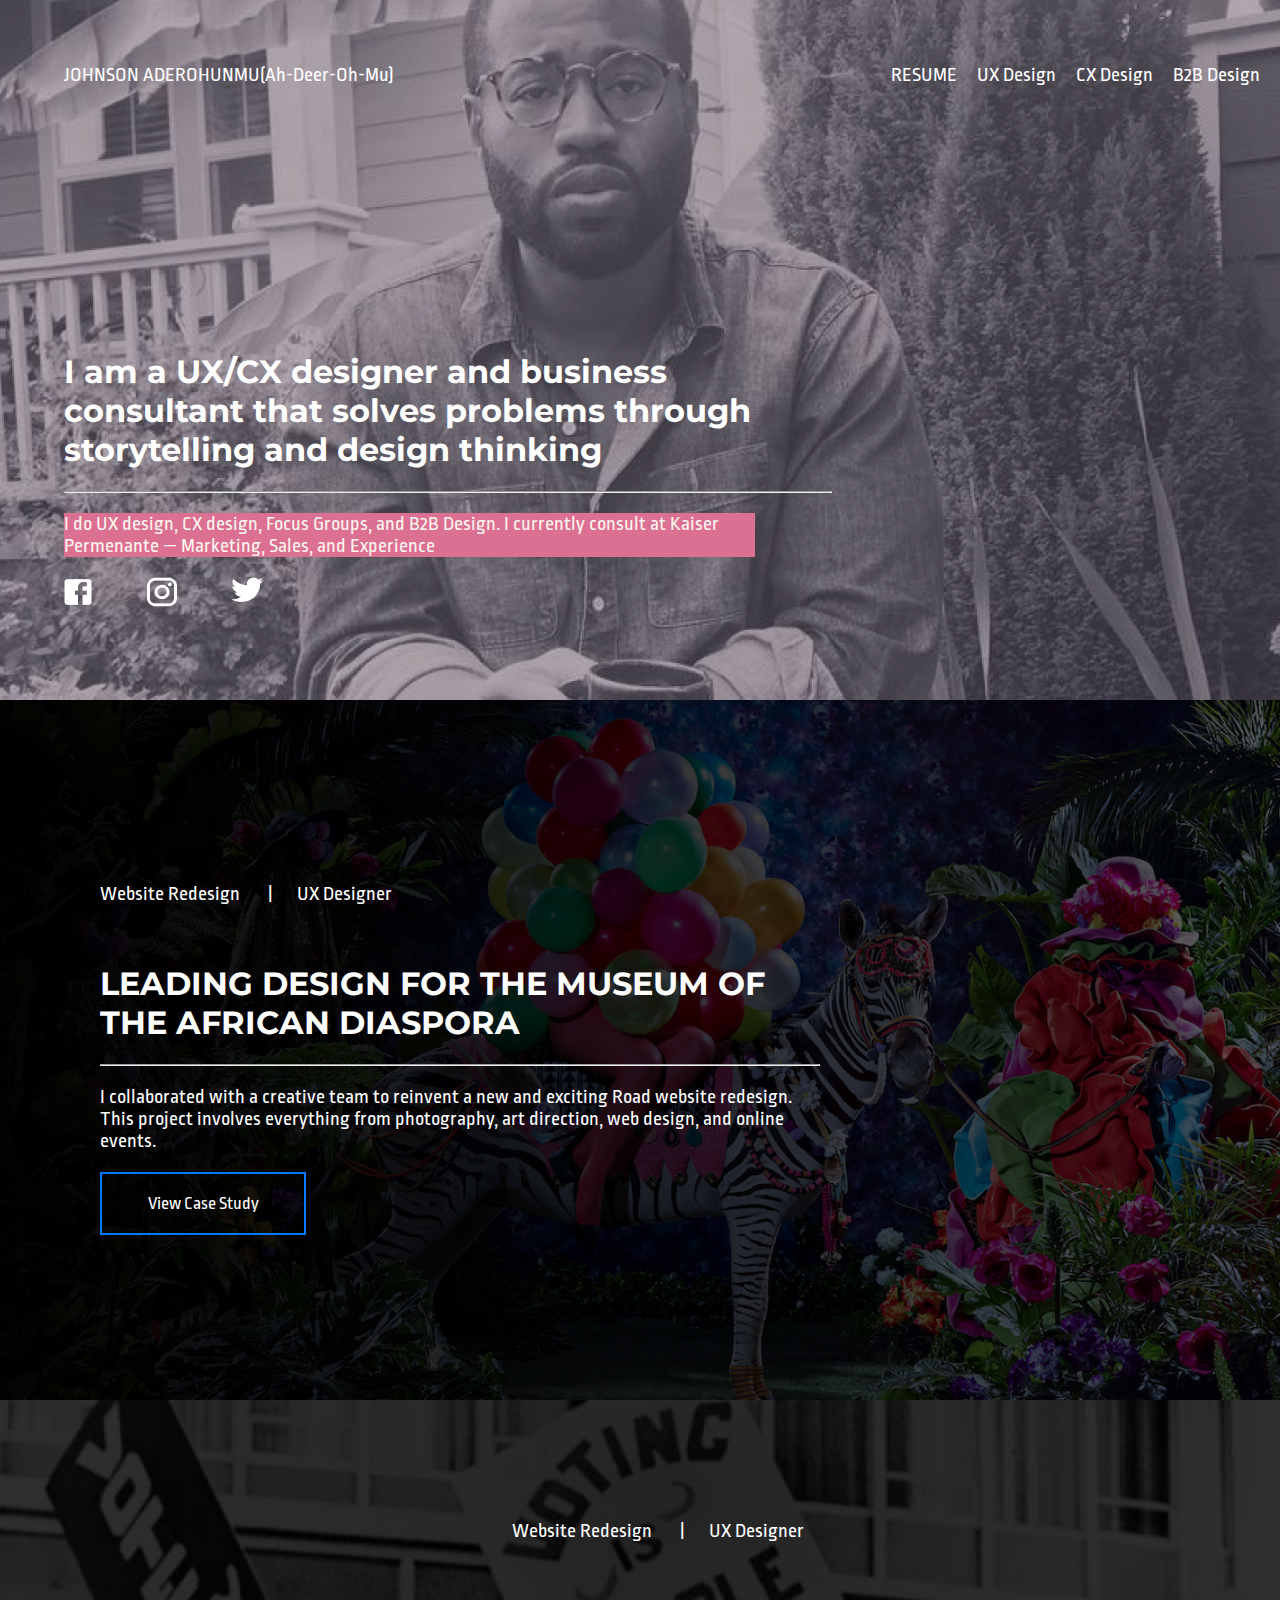
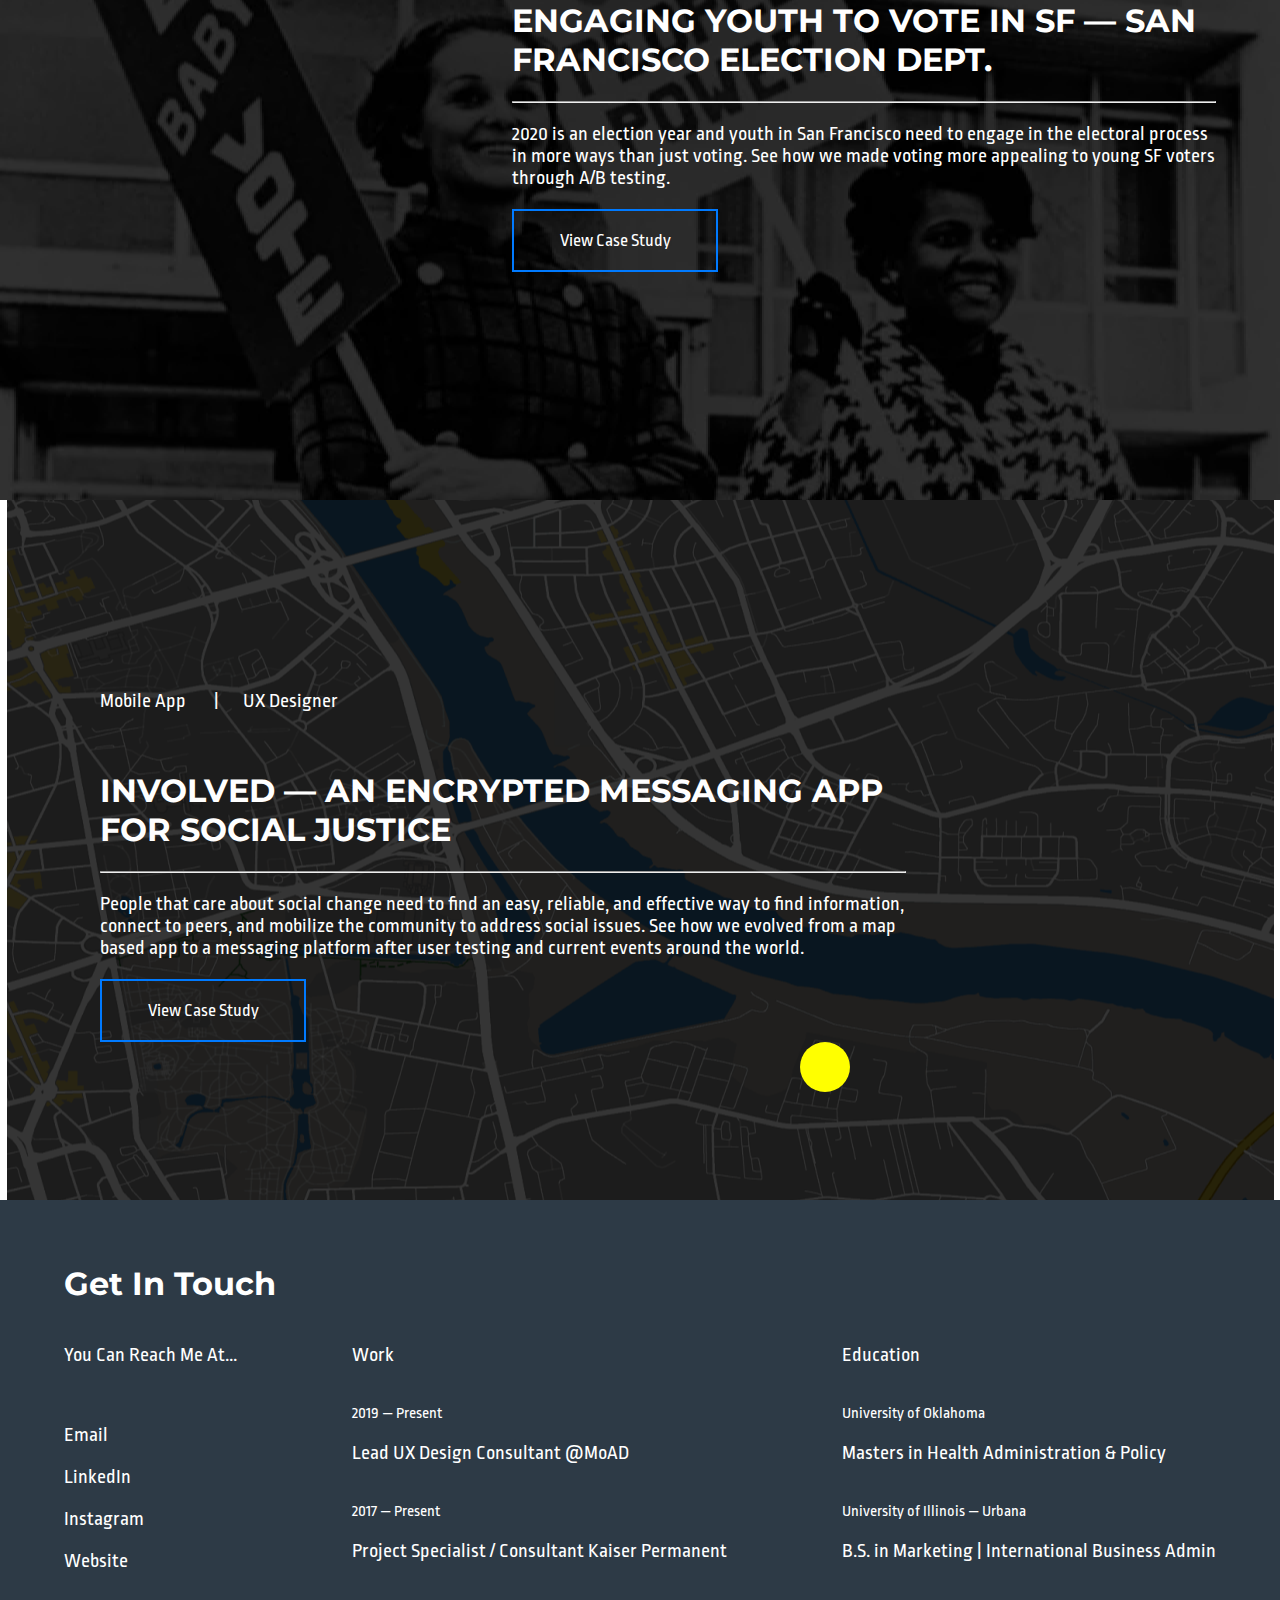
==== index.html @ 1df69f1d "animation" ====
<!DOCTYPE HTML>
    <head>
        <title>Jake's Eatery</title>
        <link rel="stylesheet" type="text/css" href="css/style copy.css">
        <link href="https://fonts.googleapis.com/css2?family=Ropa+Sans&display=swap" rel="stylesheet">
        <link href="https://fonts.googleapis.com/css2?family=Montserrat:wght@800&display=swap" rel="stylesheet">

    </head>
    <body>
        
       <div class="column">
        
            <div class="meal1">
                
                <div class="meal1_content">
                    <nav>
                        <div class="left">
                            <a href="#"> JOHNSON ADEROHUNMU <span>(Ah-Deer-Oh-Mu)</span></a>
                        </div>
                        <div class="right">
                            <a href="#">RESUME</a>
                            <a href="#">UX Design</a>
                            <a href="#">CX Design</a>
                            <a href="#">B2B Design</a>
                        </div>
                    </nav>
                    <div class="text1">
                        <h1>I am a UX/CX designer and business consultant that solves problems through storytelling and design thinking</h1>
                        <hr>
                        <p>I do UX design, CX design, Focus Groups, and B2B Design.
                            I currently consult at Kaiser Permenante — Marketing, Sales, and Experience</p>
                        <div class="icons">
                                <a href="#"><img src="./images/facebook.png"></a>
                                <a href="#"><img src="./images/instagram.png"></a>
                                <a href="#"><img src="images/twitter.png"></a>
                                
                        </div>
                        </div>
                        
                </div>
           </div>
           <div class="meal2">
               <div class="meal2_grp">
                    <div id="text2">
                            <pre>Website Redesign       |      UX Designer</pre>
                            <br>
                            <h1>LEADING DESIGN FOR THE 
                                MUSEUM OF THE AFRICAN DIASPORA
                                </h1>
                            <hr>
                            <p>I collaborated with a creative team to reinvent a new and exciting Road website redesign.  This project involves everything from photography, art direction, web design, and online events.
                            </p>
                        </div>
                    
                            <button>View Case Study</button>
                    
              </div>      
           </div>
           <div class="meal3">
              <div class="meal3_grp">

                <div id="text3">
                        <pre>Website Redesign       |      UX Designer</pre>
                        <br>
                        <h1>ENGAGING YOUTH TO VOTE IN SF — SAN FRANCISCO ELECTION DEPT.</h1>
                        <hr>
                        <p>2020 is an election year and youth in San Francisco need to engage in the electoral process in more ways than just voting. See how we made voting more appealing to young  SF voters through A/B testing.</p>
                    </div>
                
                    <button>View Case Study</button>
                
              </div>
           </div>
           <div class="meal4">

              <div class="meal4_grp">

                <div id="text4">
                    <pre>Mobile App       |      UX Designer</pre>
                    <br>
                    <h1>INVOLVED — AN ENCRYPTED 
                        MESSAGING APP FOR SOCIAL JUSTICE 
                        </h1>
                    <hr>
                    <p>People that care about social change need to find an easy, reliable, and effective way to find information, connect to peers, and mobilize the community to address social issues. See how we evolved from a map based app  to a messaging platform after user testing  and current events around the world.
                    </p>
                </div>
                
                
                    <button>View Case Study</button>
                    <div class="movingBox"></div>
                
              </div>
           </div>  
           <div class="Footer">
               <div class="Footer_content">
                    <div class="intouch">
                        <h1>Get In Touch</h1>
                    </div>  
                    <div class="Footer_stuff">
                    <div class="Reachme">
                        <div>
                            <p>You Can Reach Me At...</p>
                        </div>
                        <br>
                        <div>
                            <p>Email</p>
                            <p>LinkedIn</p>
                            <p>Instagram</p>
                            <p>Website</p>
                        </div>
                        </div>
                        <div class="Work">
                            <div>
                            <p>Work</p>
                            </div>
                            <br>
                            <div>
                            <p2>2019 — Present</p2>
                            <p>Lead UX Design Consultant @MoAD</p>
                            <br>
                            <p2>2017 — Present</p2>
                            <p>Project Specialist / Consultant Kaiser Permanent</p>
                            </div>
                        </div>
                        <div class="Education">
                            <div>
                            <p>Education</p>
                            </div>
                            <br>
                            <div>
                            <p2>University of Oklahoma</p2>
                            <p>Masters in Health Administration & Policy</p>
                            <br>
                            <p2>University of Illinois — Urbana</p2>
                            <p>B.S. in Marketing | International Business Admin</p>
                            </div>
                        </div>
                    </div>
               </div>
           </div>   
       </div>
       <!-- Footer HTML -->
       <script src="https://code.jquery.com/jquery-3.4.1.min.js"></script>
       <script src="./js/index.js"></script>
    </body>
</html>
---- css/style copy.css ----
/* Navigation styles */
body {
    margin: 0px;
}
nav {
    width: 95%;
    display: flex;
    margin-top: 5%;
    margin-left: 5%;
    margin-right: 5%;
    align-content: flex-start;
    justify-content: space-between;
}

.text1 p {
    background-color:palevioletred;
    color:seashell;
    width: 90%;
}

.right {
    display: flex;
    justify-content: space-around;
    }

.left a, .right a {
    color:white;
    font-family: 'Ropa Sans', sans-serif;
    text-decoration: none;
    font-size: 20px;
}

.right a {
    margin-left: 20px;

}

.right a:last-child {
    margin-right: 20px;
}

/* Column styles */


.column {
    display: flex;
    width: 100%;
    flex-direction: column;
    margin: 0 auto;
}
.meal2, .meal1_content, .meal4 {
    height: 700px;
    width: 100%;
    display: flex;
    flex-direction: column;
    margin-bottom: 0px;
    background-repeat: no-repeat;
    background-position: center;
    

}
.Footer {
    width: 100%;
    height: 450px;
    background-color:#2D3A46;
    color: white;

}


.Footer_content {
    width: 90%;
    margin: 5%;
    position: relative;
    right: auto;
   

}

.Footer_stuff {
    display: flex;
    flex-direction: row;
    justify-content: space-between;
}
.meal3 {
    height: 700px;
    width: 100%;
    display: flex;
    flex-direction: column;
    margin-bottom: 0px;
    background-repeat: no-repeat;
    background-position: center;
    background-image: url(../images/Project2.png);
    transition: background-image 0.5s ease-in-out;

    }

p2 {
    font-size: 17;
    font-family: 'Ropa Sans', sans-serif;
}
    
.meal2 {
    background-image: url(../images/background-project-1@1x.jpg);
    transition: background-image 0.5s ease-in-out;

}



.meal2_grp {
    margin: 100px;
    position: relative;
    bottom: -9%;
    width: 75%;
}



hr {
    background-color: white;
   
}

.meal4_grp {
    margin: 100px;
    position: relative;
    top: 10%;
    width: 90%;
}

.meal3_grp {
    position: relative;
    bottom: -100px;
    right: -40%;
    width: 55%;
}

.meal1 {
    background-image: url(../images/image-30@1x.jpg);
    background-position: top;

    
    
}

.meal4 {
   
    background-image: url(../images/Bitmap.png);
   

}

.text {
    
    width: 50%;
    padding: 20px 40px;

    color: white;
}

#text2  {
    
    width: 75%;
    color: white;
    
}

#text4 {
    width: 70%;
    color: white;
}
#text3 {
    width: 100%;
    color: white;
    }

    

.text1 {
    
    width: 60%;
    margin-left: 5%;
    position: relative;
    top: 245px;
    color: white;

}
.icons {
    display:flex;
    justify-content: space-between;
    width: 200px;

}

p {
    color:white;
    font-family: 'Ropa Sans', sans-serif;
    font-size: 20px;
}

pre {
    color:white;
    font-family: 'Ropa Sans', sans-serif;
    font-size: 20px;
}

h1 {
    font-family: 'Montserrat', sans-serif;
}


.meal2_grp button, .meal3_grp button, .meal4_grp button {
    font-family: 'Ropa Sans', sans-serif;
    font-size: 18px;
    color: white;
    background-color: transparent;
    border: 2px solid #007AFF;
    border-radius: 0px;
    width: 206px;
    height: 63px;
    cursor: pointer;
    transition-duration: .5s ;
}

.meal2_grp button:hover {
    background-color: #007AFF;
}

.meal3_grp button:hover {
    background-color: #007AFF;
}

.meal4_grp button:hover {
    background-color: #007AFF;
}

/* Footer Styles */

/* Mobie Screen */
.left a {
    display: flex;
    /*flex-direction:column;*/
    flex-wrap: wrap;
}
@media (max-width:720px) {
    

    .text1 {
        top: 200px;
        width: 85%;

    }

    

    .meal2_grp {
        
        bottom: -10%;
        width: 90%;
        margin-left: 5%;
        
    }
    .meal3_grp {
        right: -5%;
        width: 70%;
        background-size: 25%,25%;
    }
    .meal4_grp {
        margin: 5%;
        top: 4%;
    
    }
    

    .Footer_stuff p {
        font-size: 14px;
    }
    .Footer_stuff p2 {
        font-size: 11px;
    }
}

@media (max-width:500px) {
    

    .text1 {
        top: 180px;
        width: 85%;


    }
    h1 {
        font-size: 25px;
    }
    
    .meal2_grp {
        
        width: 95%;
        
        
    }
    .meal3_grp {
        
        width: 70%;
        
    }
    
    .Footer_stuff p {
        font-size: 12px;
    }
    .Footer_stuff p2 {
        font-size: 10px;
    }

    
}
.movingBox {
    animation: movingBox 2s infinite;
    width: 50px;
    height: 50px;
    border-radius: 99px;
    background-color: yellow;
    position: relative;
    right: -700px;
  }

  @keyframes movingBox {
    from {
      transform: scale(.3, .3);
    }
      50% {
      transform: scale(.5,.5);
    }
    
    to {
      transform: scale(.3, .3);
    }
  }
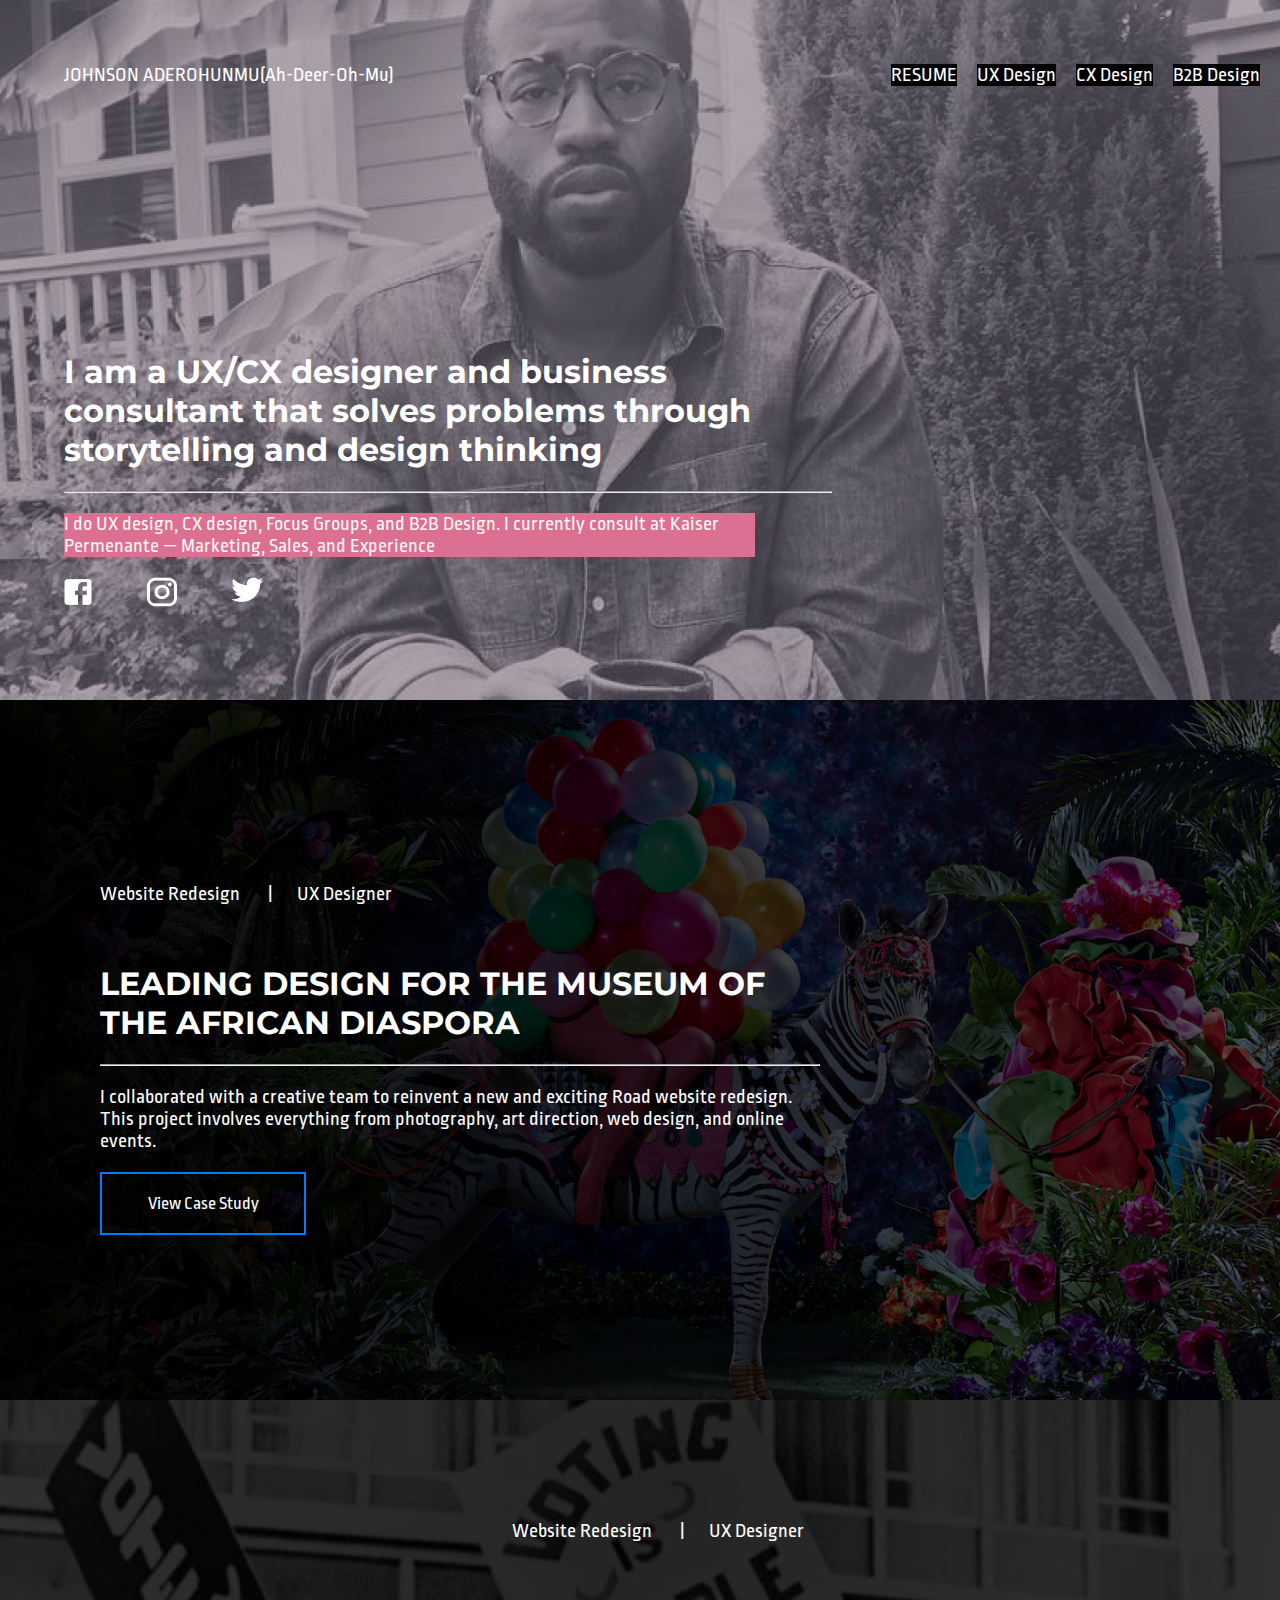
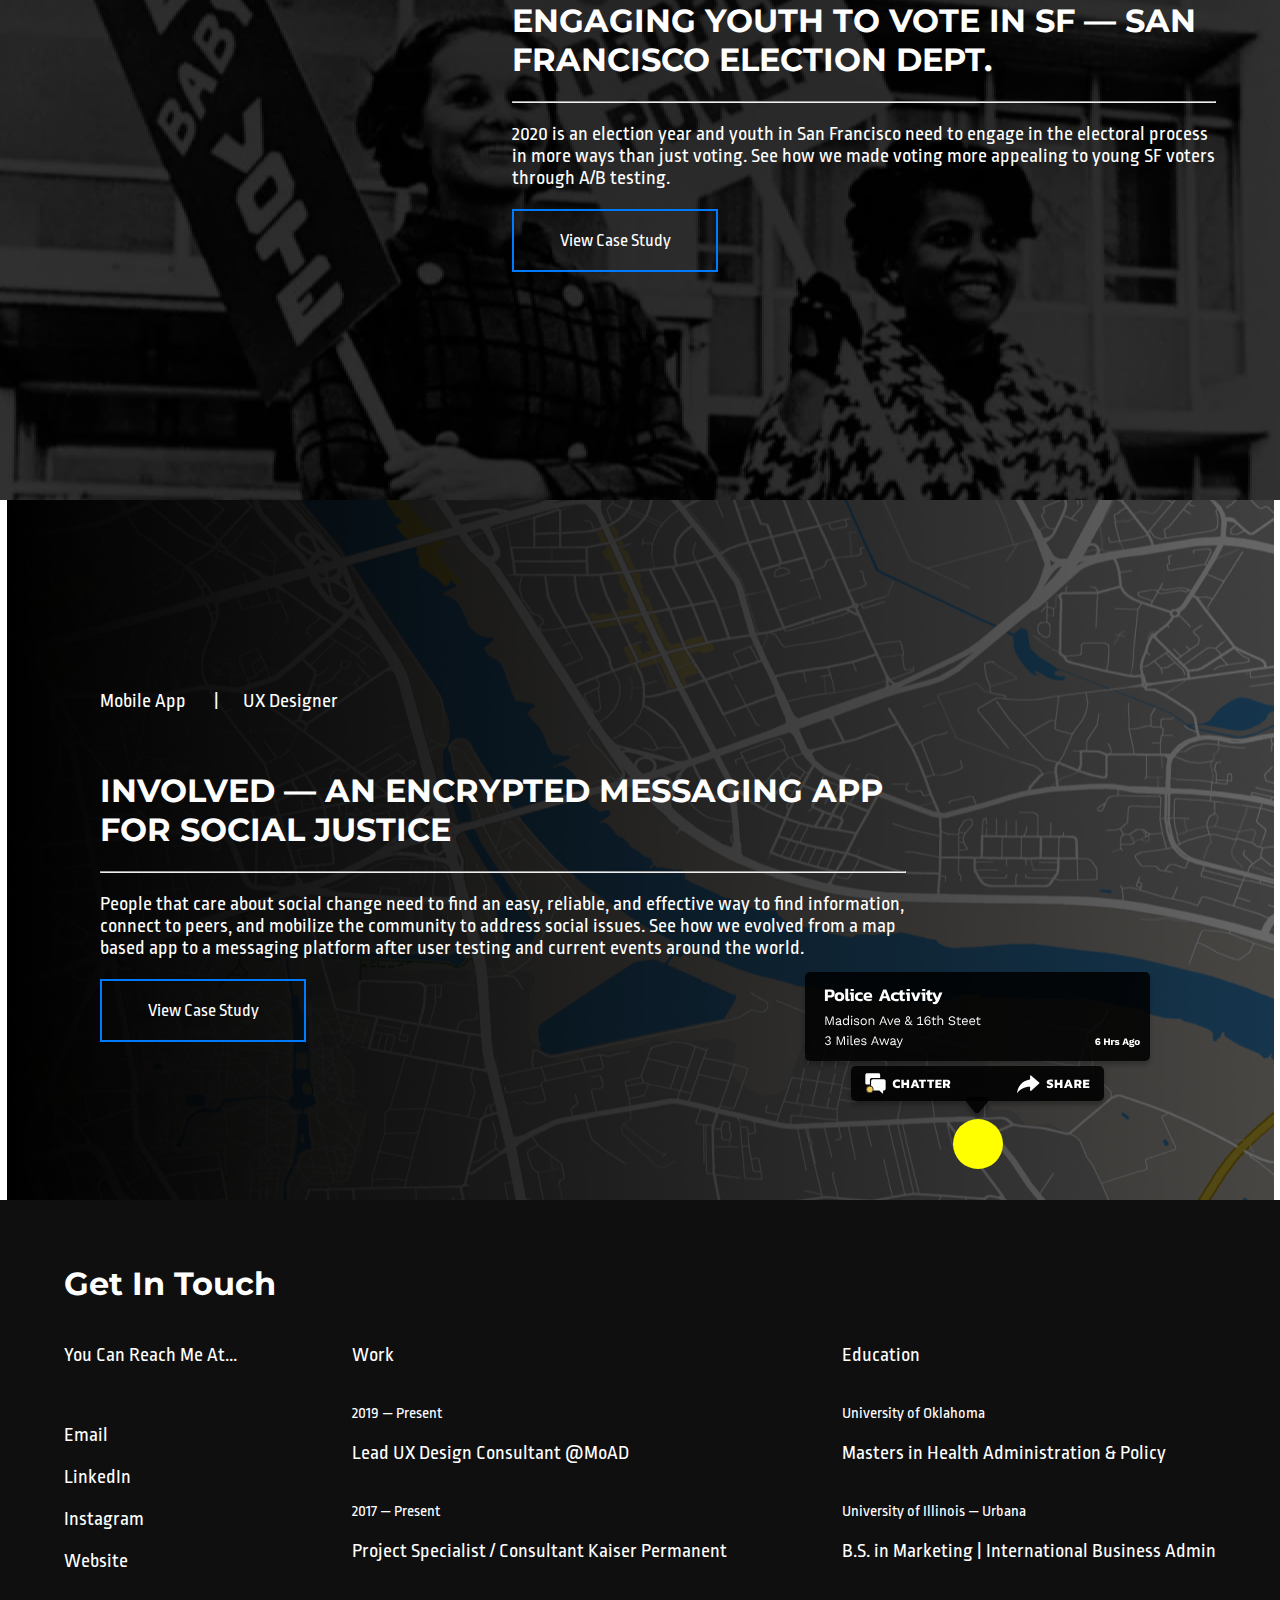
==== commit 112356cc: "animation" ====
--- a/index.html
+++ b/index.html
@@ -17,11 +17,11 @@
                         <div class="left">
                             <a href="#"> JOHNSON ADEROHUNMU <span>(Ah-Deer-Oh-Mu)</span></a>
                         </div>
-                        <div class="right">
-                            <a href="#">RESUME</a>
-                            <a href="#">UX Design</a>
-                            <a href="#">CX Design</a>
-                            <a href="#">B2B Design</a>
+                        <div class="right" >
+                            <a href="#" style="background-color:black;">RESUME</a>
+                            <a href="#" style="background-color:black;">UX Design</a>
+                            <a href="#" style="background-color:black;">CX Design</a>
+                            <a href="#" style="background-color:black;">B2B Design</a>
                         </div>
                     </nav>
                     <div class="text1">
@@ -88,7 +88,13 @@
                 
                 
                     <button>View Case Study</button>
-                    <div class="movingBox"></div>
+                    <div id="animation">
+                        <div class="involved">
+                            <img src="./images/Frame39.svg">
+                        </div>
+                        <div class="movingBox"></div>
+
+                    </div>
                 
               </div>
            </div>  
--- a/css/style copy.css
+++ b/css/style copy.css
@@ -62,7 +62,7 @@
 .Footer {
     width: 100%;
     height: 450px;
-    background-color:#2D3A46;
+    background-color:#0F0F0F;
     color: white;
 
 }
@@ -147,7 +147,7 @@
 .meal4 {
    
     background-image: url(../images/Bitmap.png);
-   
+    transition: background-image 0.5s ease-in-out;
 
 }
 
@@ -313,7 +313,7 @@
         font-size: 10px;
     }
 
-    
+  
 }
 .movingBox {
     animation: movingBox 2s infinite;
@@ -321,8 +321,20 @@
     height: 50px;
     border-radius: 99px;
     background-color: yellow;
-    position: relative;
-    right: -700px;
+    margin-top: -2%;
+    
+  }
+
+
+  #animation {
+    display: flex;
+    height: 250px;
+    width: 350px;
+    flex-direction: column;
+    align-items: center;
+    position: relative;
+    right: -61%;
+    bottom: 18%;
   }
 
   @keyframes movingBox {
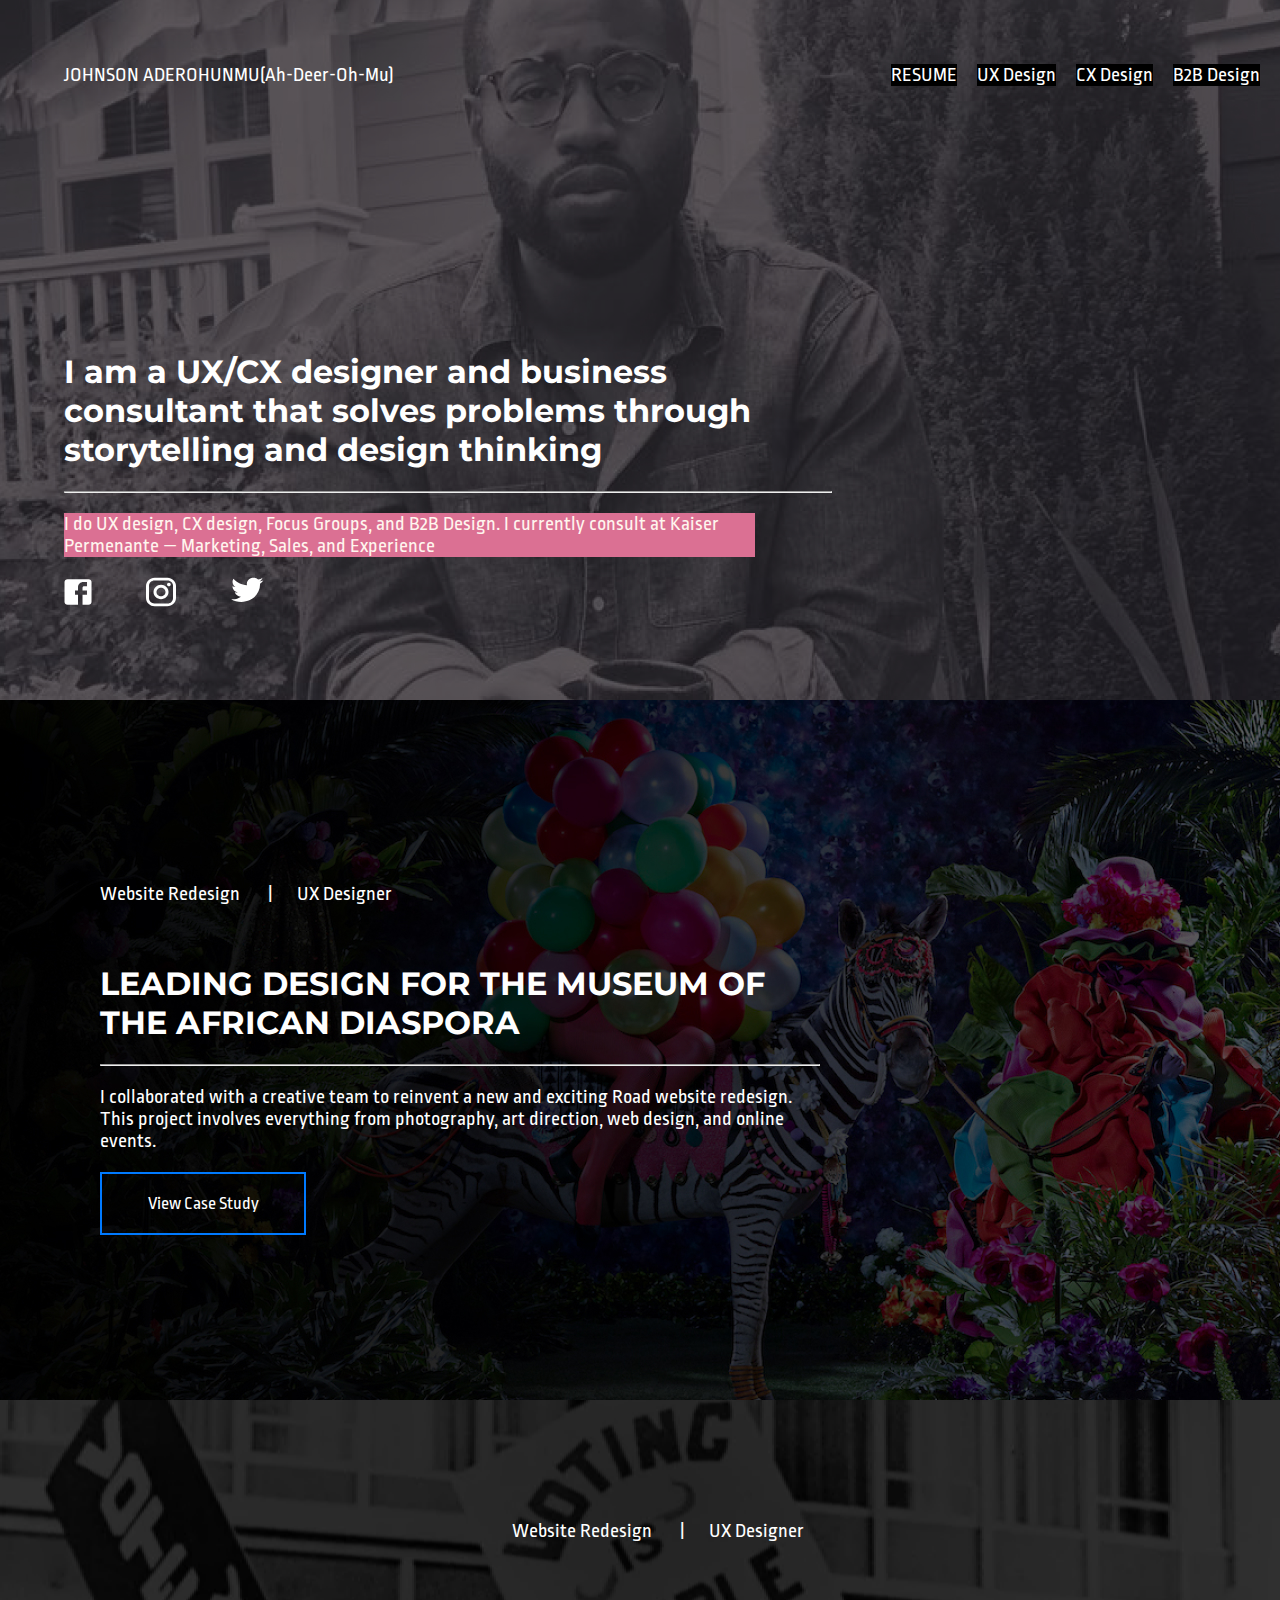
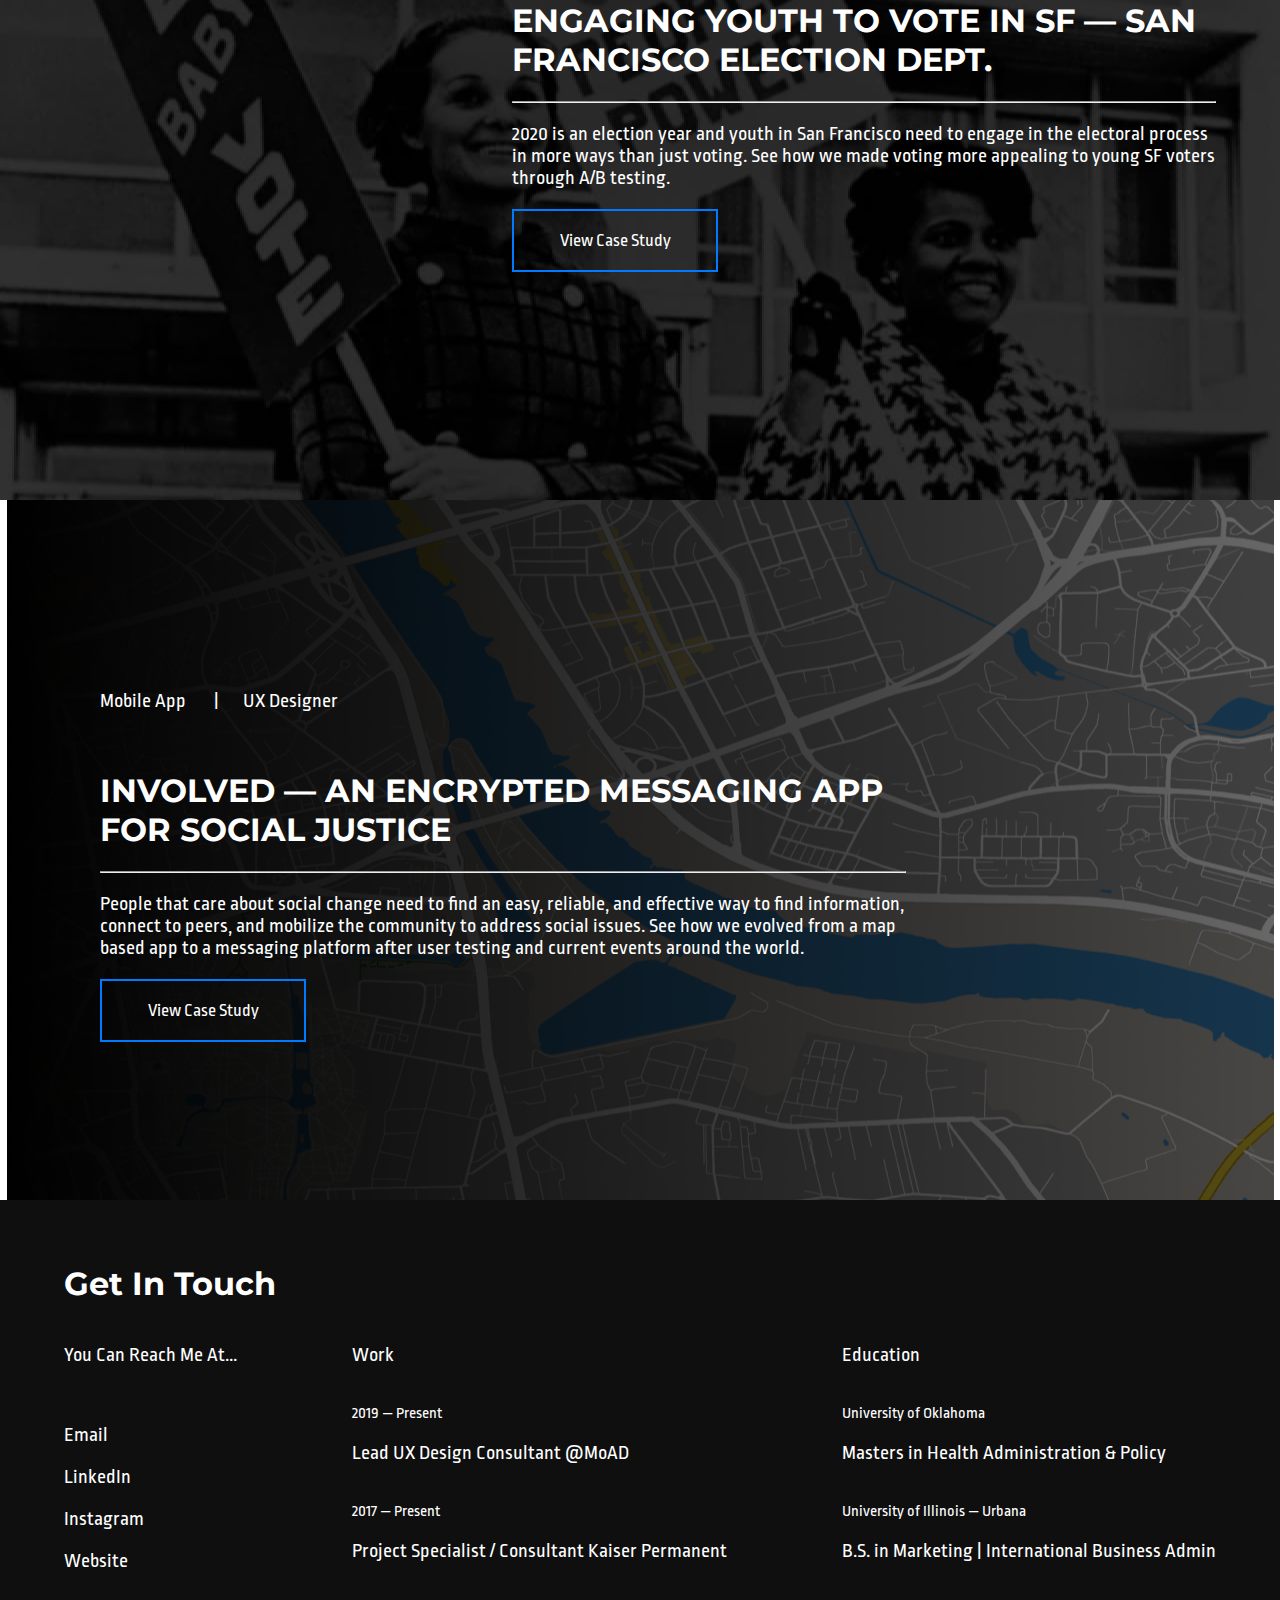
==== commit d3c70486: "stuff" ====
--- a/index.html
+++ b/index.html
@@ -30,9 +30,9 @@
                         <p>I do UX design, CX design, Focus Groups, and B2B Design.
                             I currently consult at Kaiser Permenante — Marketing, Sales, and Experience</p>
                         <div class="icons">
-                                <a href="#"><img src="./images/facebook.png"></a>
-                                <a href="#"><img src="./images/instagram.png"></a>
-                                <a href="#"><img src="images/twitter.png"></a>
+                                <a href="#"><img src="./images/facebook.svg"></a>
+                                <a href="#"><img src="./images/instagram.svg"></a>
+                                <a href="#"><img src="images/twitter.svg"></a>
                                 
                         </div>
                         </div>
--- a/css/style copy.css
+++ b/css/style copy.css
@@ -139,6 +139,8 @@
 .meal1 {
     background-image: url(../images/image-30@1x.jpg);
     background-position: top;
+    background-color: rgba(0, 0, 0, 0.486);
+    background-blend-mode: overlay;
 
     
     
@@ -321,7 +323,7 @@
     height: 50px;
     border-radius: 99px;
     background-color: yellow;
-    margin-top: -2%;
+    margin-top: -5%;
     
   }
 
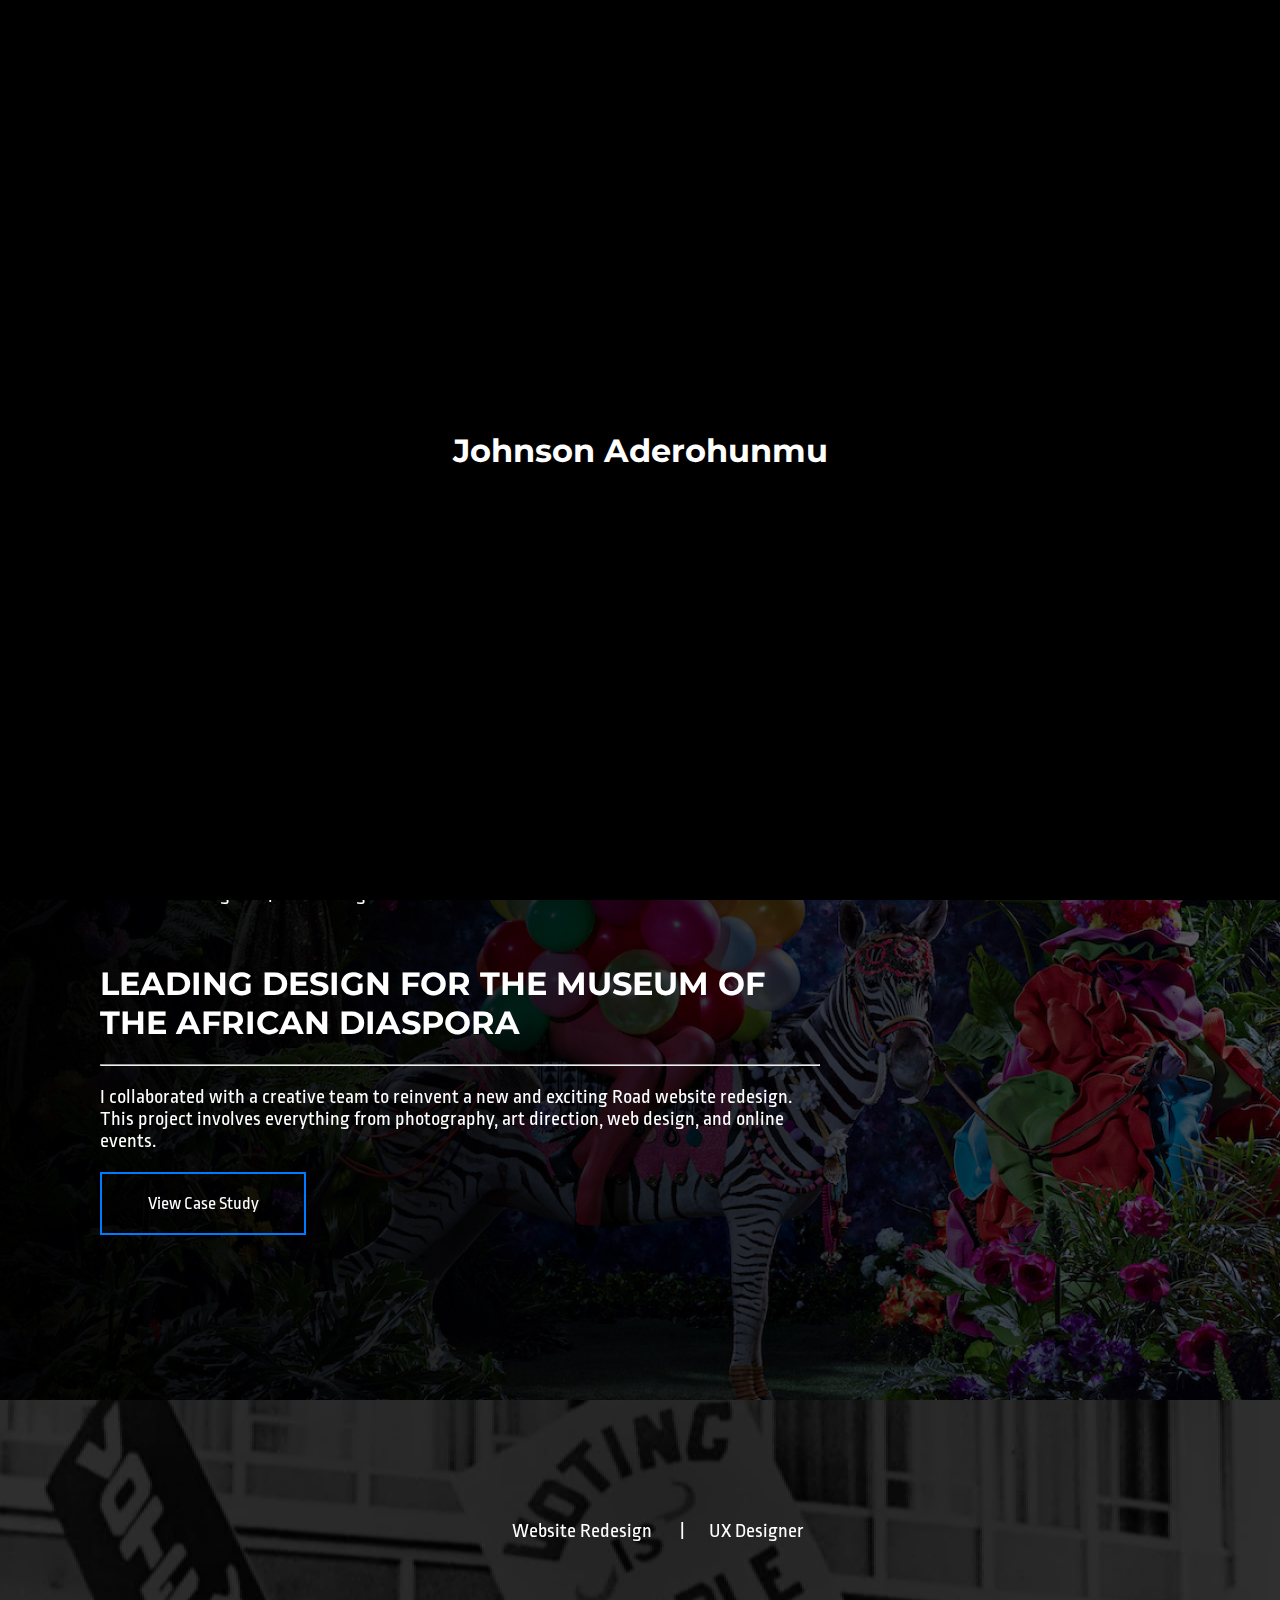
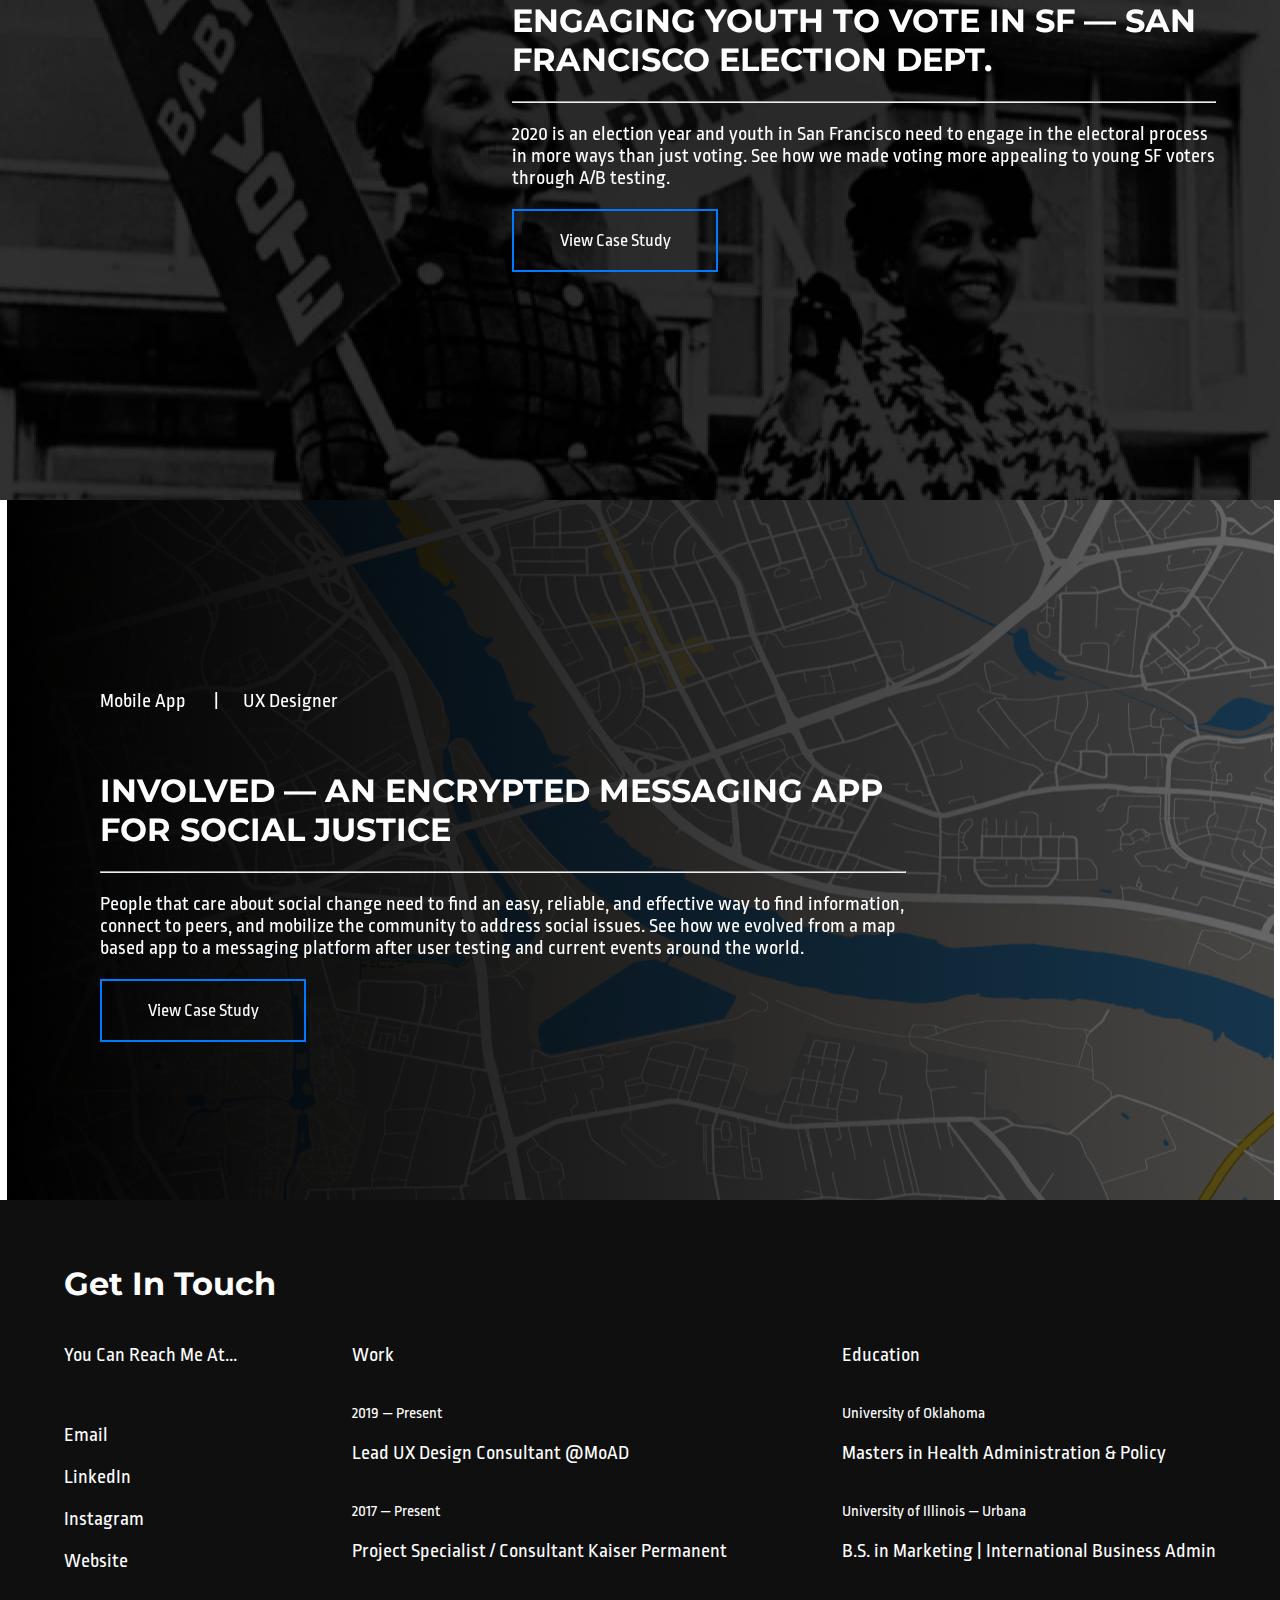
==== commit 0d7e03e1: "stuff" ====
--- a/index.html
+++ b/index.html
@@ -1,6 +1,6 @@
 <!DOCTYPE HTML>
     <head>
-        <title>Jake's Eatery</title>
+        <title>JA Portfolio</title>
         <link rel="stylesheet" type="text/css" href="css/style copy.css">
         <link href="https://fonts.googleapis.com/css2?family=Ropa+Sans&display=swap" rel="stylesheet">
         <link href="https://fonts.googleapis.com/css2?family=Montserrat:wght@800&display=swap" rel="stylesheet">
@@ -15,20 +15,21 @@
                 <div class="meal1_content">
                     <nav>
                         <div class="left">
-                            <a href="#"> JOHNSON ADEROHUNMU <span>(Ah-Deer-Oh-Mu)</span></a>
+                            <a href="#">JA</a>
                         </div>
                         <div class="right" >
                             <a href="#" style="background-color:black;">RESUME</a>
                             <a href="#" style="background-color:black;">UX Design</a>
                             <a href="#" style="background-color:black;">CX Design</a>
                             <a href="#" style="background-color:black;">B2B Design</a>
+                            <div class="hamburger"><img src="./images/meat.svg"></div>
                         </div>
                     </nav>
                     <div class="text1">
                         <h1>I am a UX/CX designer and business consultant that solves problems through storytelling and design thinking</h1>
                         <hr>
                         <p>I do UX design, CX design, Focus Groups, and B2B Design.
-                            I currently consult at Kaiser Permenante — Marketing, Sales, and Experience</p>
+                        I currently consult at Kaiser Permenante — Marketing, Sales, and Experience</p>
                         <div class="icons">
                                 <a href="#"><img src="./images/facebook.svg"></a>
                                 <a href="#"><img src="./images/instagram.svg"></a>
@@ -146,6 +147,9 @@
                </div>
            </div>   
        </div>
+       <div class="preloader">
+        <h1>Johnson Aderohunmu</h1>
+      </div>
        <!-- Footer HTML -->
        <script src="https://code.jquery.com/jquery-3.4.1.min.js"></script>
        <script src="./js/index.js"></script>
--- a/css/style copy.css
+++ b/css/style copy.css
@@ -10,6 +10,7 @@
     margin-right: 5%;
     align-content: flex-start;
     justify-content: space-between;
+    position: fixed;
 }
 
 .text1 p {
@@ -21,23 +22,26 @@
 .right {
     display: flex;
     justify-content: space-around;
-    }
-
-.left a, .right a {
+    margin-right: 20px;
+    }
+
+.left a {
     color:white;
-    font-family: 'Ropa Sans', sans-serif;
+    font-family: 'Montserrat', sans-serif;
     text-decoration: none;
     font-size: 20px;
 }
 
 .right a {
+    color:white;
+    font-family: 'Ropa Sans', sans-serif;
+    text-decoration: none;
+    font-size: 20px;
     margin-left: 20px;
 
 }
 
-.right a:last-child {
-    margin-right: 20px;
-}
+
 
 /* Column styles */
 
@@ -182,9 +186,9 @@
 .text1 {
     
     width: 60%;
-    margin-left: 5%;
-    position: relative;
-    top: 245px;
+    margin-left: 10%;
+    position: relative;
+    top: 295px;
     color: white;
 
 }
@@ -245,6 +249,31 @@
     /*flex-direction:column;*/
     flex-wrap: wrap;
 }
+
+.hamburger {
+    display: none;
+    margin-right: 20px;
+    font-size: 60px;
+
+}
+
+.preloader {
+    position: fixed;
+    width: 100%;
+    height: 100vh;
+    z-index: 100000;
+    background-color: black;
+    top: 0;
+    display: flex;
+    align-items: center;
+  
+  }
+  
+  .preloader h1 {
+    color: white;
+    margin: 0 auto;
+  }
+
 @media (max-width:720px) {
     
 
@@ -254,7 +283,17 @@
 
     }
 
-    
+    .hamburger {
+        display: inline-flex;
+        margin-right: 20px;
+
+   
+    }
+
+    
+    .right a {
+        display: none;
+        }
 
     .meal2_grp {
         
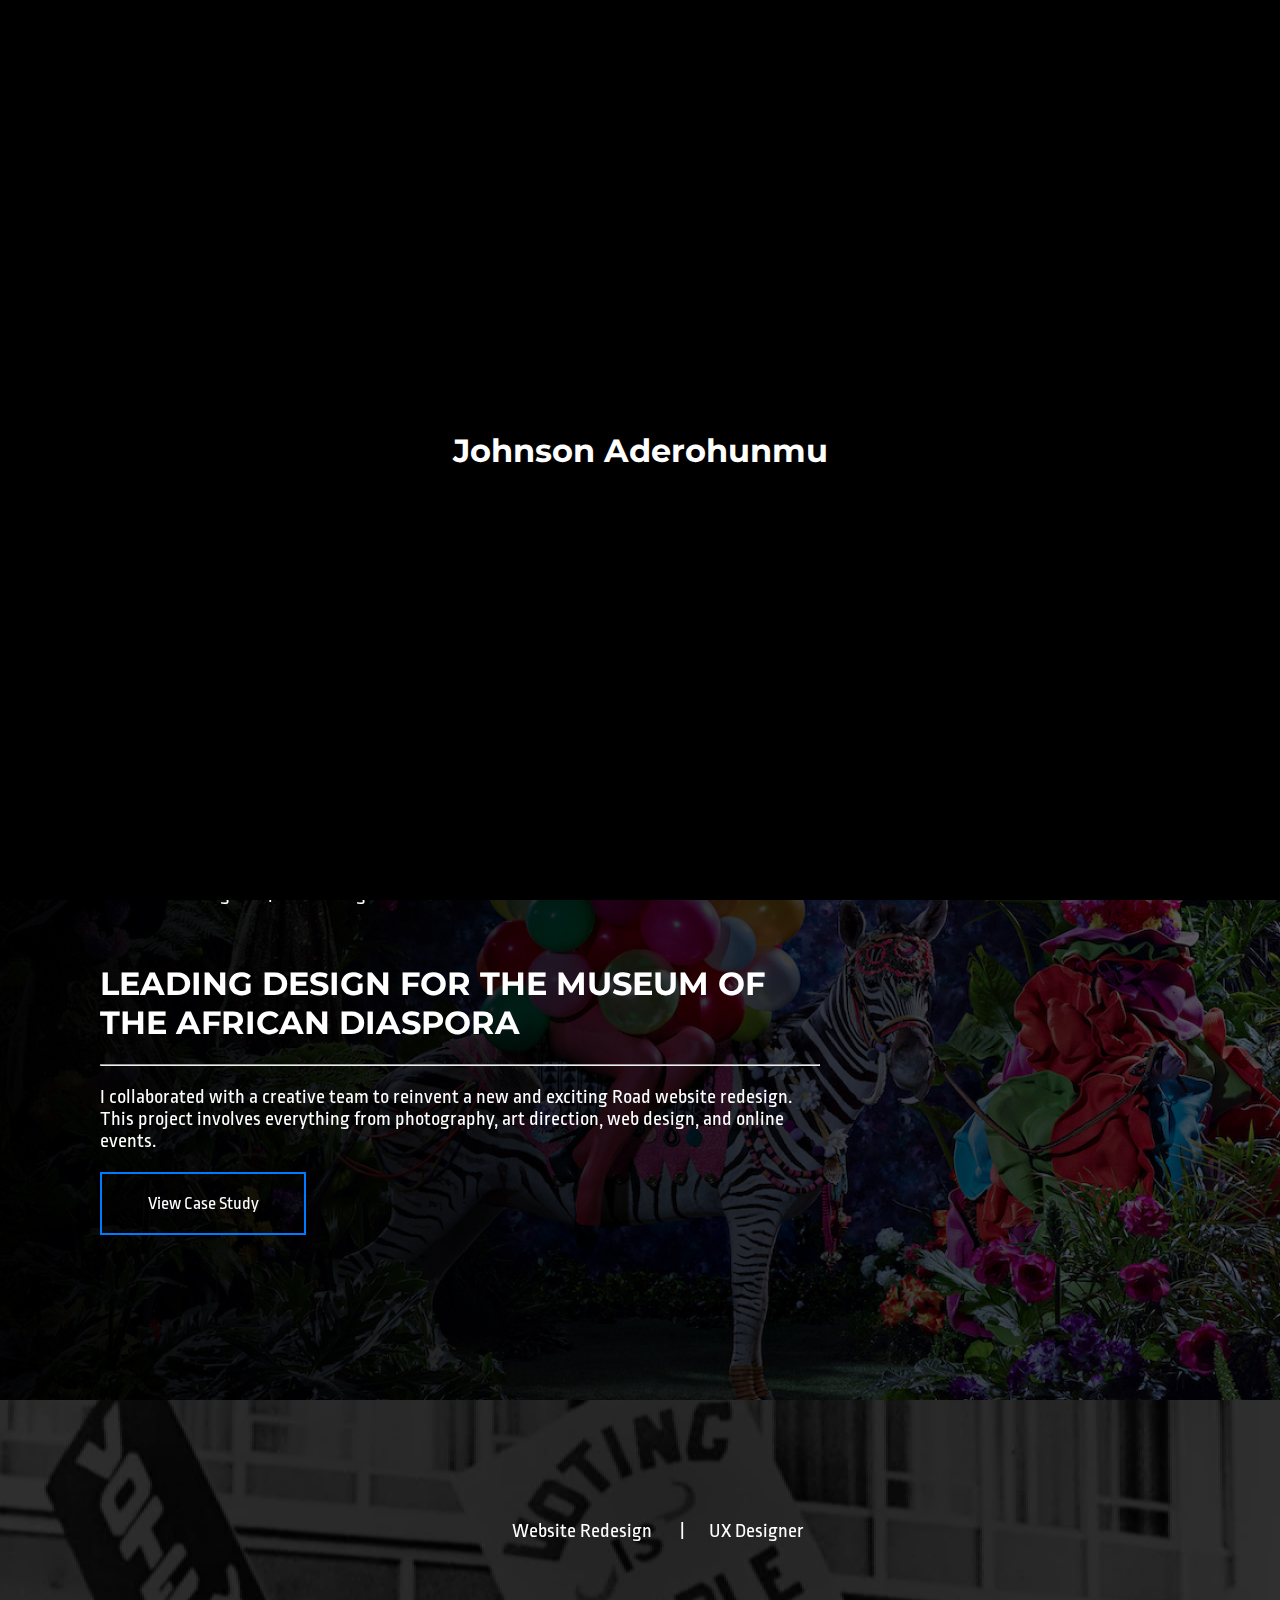
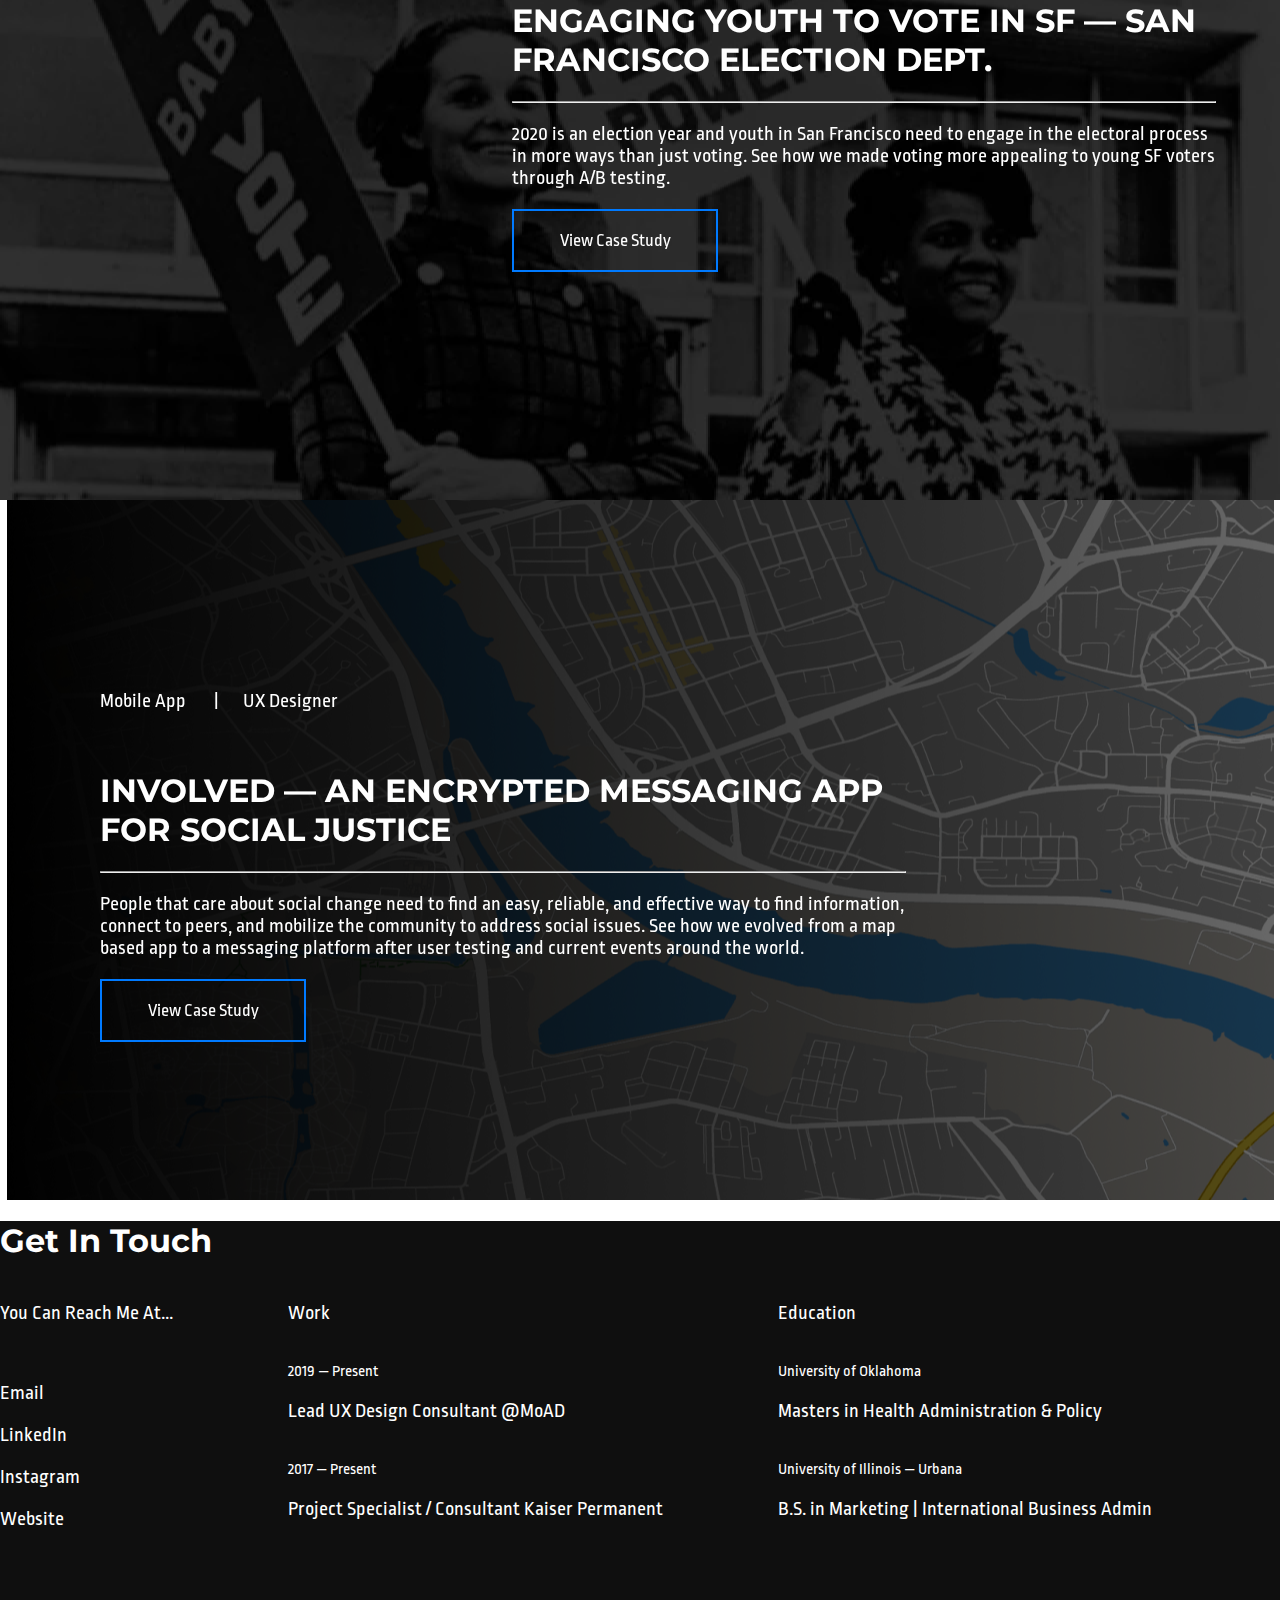
==== commit 8aa3e4d3: "update" ====
--- a/index.html
+++ b/index.html
@@ -19,25 +19,58 @@
                         </div>
                         <div class="right" >
                             <a href="#" style="background-color:black;">RESUME</a>
-                            <a href="#" style="background-color:black;">UX Design</a>
-                            <a href="#" style="background-color:black;">CX Design</a>
-                            <a href="#" style="background-color:black;">B2B Design</a>
+                            <a href="#" style="background-color:black;">ABOUT ME</a>
+                            <a href="#" style="background-color:black;">CONTACT</a>
                             <div class="hamburger"><img src="./images/meat.svg"></div>
                         </div>
                     </nav>
-                    <div class="text1">
-                        <h1>I am a UX/CX designer and business consultant that solves problems through storytelling and design thinking</h1>
-                        <hr>
-                        <p>I do UX design, CX design, Focus Groups, and B2B Design.
-                        I currently consult at Kaiser Permenante — Marketing, Sales, and Experience</p>
-                        <div class="icons">
-                                <a href="#"><img src="./images/facebook.svg"></a>
-                                <a href="#"><img src="./images/instagram.svg"></a>
-                                <a href="#"><img src="images/twitter.svg"></a>
-                                
-                        </div>
-                        </div>
+                    <div class="Accordion" ><h1>Get to know...</h1>
+                        <ul>
+                            <li class="Skills">
+                            <button>+ MY SKILLS</button>
+                                <div class="toggleContainer">
+                                    <div class="padding">Project Management / Consulting</div>
+                                    <div class="padding">Research/Analysis</div>
+                                    <div class="padding">Wireframing/Prototyping</div>
+                                    <div class="padding">HTML/CSS</div>
+                                </div>
+                            </li>
+                    <br>
+                            <li class="Work">
+                            <button>+ MY WORK</button>
+                            <div class="toggleContainer">
+                            <div class="padding">UX Design</div>
+                            <div class="padding">B2B Design</div>
+                            <div class="padding">CX Design</div>
+                            </div>
+                            </li>
+                    <br>
+                            <li class="Passions">
+                            <button>+ MY PASSIONS</button>
+                            <div class="toggleContainer">
+                            <div class="padding">Social Justice</div>
+                            <div class="padding">Rugby</div>
+                            <div class="padding">Music</div>
+                            </div>
+                            </li>
+                        </ul>
+                </div>
+                        <div class="text1">
+                            <h1>I'm Johnson,</h1>
+                            <h1>A UX/CX designer and business consultant that solves problems through storytelling and design thinking</h1>
+                            <hr>
+                            <p>I do UX design, CX design, Focus Groups, and B2B Design.
+                            I currently consult at Kaiser Permenante — Marketing, Sales, and Experience</p>
+                            <div class="icons">
+                                    <a href="#"><img src="./images/facebook.svg"></a>
+                                    <a href="#"><img src="./images/instagram.svg"></a>
+                                    <a href="#"><img src="images/twitter.svg"></a>
+                                    
+                            </div>
+                        </div>    
                         
+                            
+                    </div> 
                 </div>
            </div>
            <div class="meal2">
@@ -150,6 +183,7 @@
        <div class="preloader">
         <h1>Johnson Aderohunmu</h1>
       </div>
+      
        <!-- Footer HTML -->
        <script src="https://code.jquery.com/jquery-3.4.1.min.js"></script>
        <script src="./js/index.js"></script>
--- a/css/style copy.css
+++ b/css/style copy.css
@@ -14,15 +14,14 @@
 }
 
 .text1 p {
-    background-color:palevioletred;
-    color:seashell;
+    color:white;
     width: 90%;
 }
 
 .right {
     display: flex;
     justify-content: space-around;
-    margin-right: 20px;
+    margin-right: 50px;
     }
 
 .left a {
@@ -37,7 +36,7 @@
     font-family: 'Ropa Sans', sans-serif;
     text-decoration: none;
     font-size: 20px;
-    margin-left: 20px;
+    margin-left: 70px;
 
 }
 
@@ -74,7 +73,7 @@
 
 .Footer_content {
     width: 90%;
-    margin: 5%;
+    
     position: relative;
     right: auto;
    
@@ -141,6 +140,7 @@
 }
 
 .meal1 {
+    
     background-image: url(../images/image-30@1x.jpg);
     background-position: top;
     background-color: rgba(0, 0, 0, 0.486);
@@ -150,6 +150,49 @@
     
 }
 
+.Accordion {
+    position: relative;
+    top: 252px;
+    color: white;
+    left: 830px;
+    height: fit-content;
+    width: fit-content;
+    color:white;
+    font-family: 'Ropa Sans', sans-serif;
+    font-size: 20px;   
+
+}
+
+.Skills button, .Work button, .Passions button {
+    color:white;
+    font-family: 'Ropa Sans', sans-serif;
+    font-size: 20px; 
+    background: transparent;
+    box-shadow: 0px 0px 0px transparent;
+    border: 0px solid transparent;
+    text-shadow: 0px 0px 0px transparent;  
+}
+
+.padding {
+    padding: 10px 20px;
+}
+
+.toggleContainer {
+    display: none;
+    transition: all;
+    margin-top: 8px;
+  }
+
+.active {
+    display: flex;
+    flex-direction: column;
+    
+  }
+
+ul {
+    list-style-type: none;
+}
+
 .meal4 {
    
     background-image: url(../images/Bitmap.png);
@@ -186,10 +229,10 @@
 .text1 {
     
     width: 60%;
-    margin-left: 10%;
-    position: relative;
-    top: 295px;
-    color: white;
+    margin-left: 5%;
+    position: absolute;
+    color: white;
+    top: 250px;
 
 }
 .icons {
@@ -197,6 +240,12 @@
     justify-content: space-between;
     width: 200px;
 
+}
+
+.Accordion h1 {
+    font-size: 30px;
+    padding: 1px 45px;
+    color: yellow;
 }
 
 p {
@@ -283,6 +332,10 @@
 
     }
 
+    .Accordion {
+        display: none;  
+    }
+
     .hamburger {
         display: inline-flex;
         margin-right: 20px;
@@ -390,4 +443,17 @@
       transform: scale(.3, .3);
     }
   }
+
+  @keyframes preloader {
+    from {
+      transform: scale(.3, .3);
+    }
+      50% {
+      transform: scale(.5,.5);
+    }
+    
+    to {
+      transform: scale(.3, .3);
+    }
+  }
     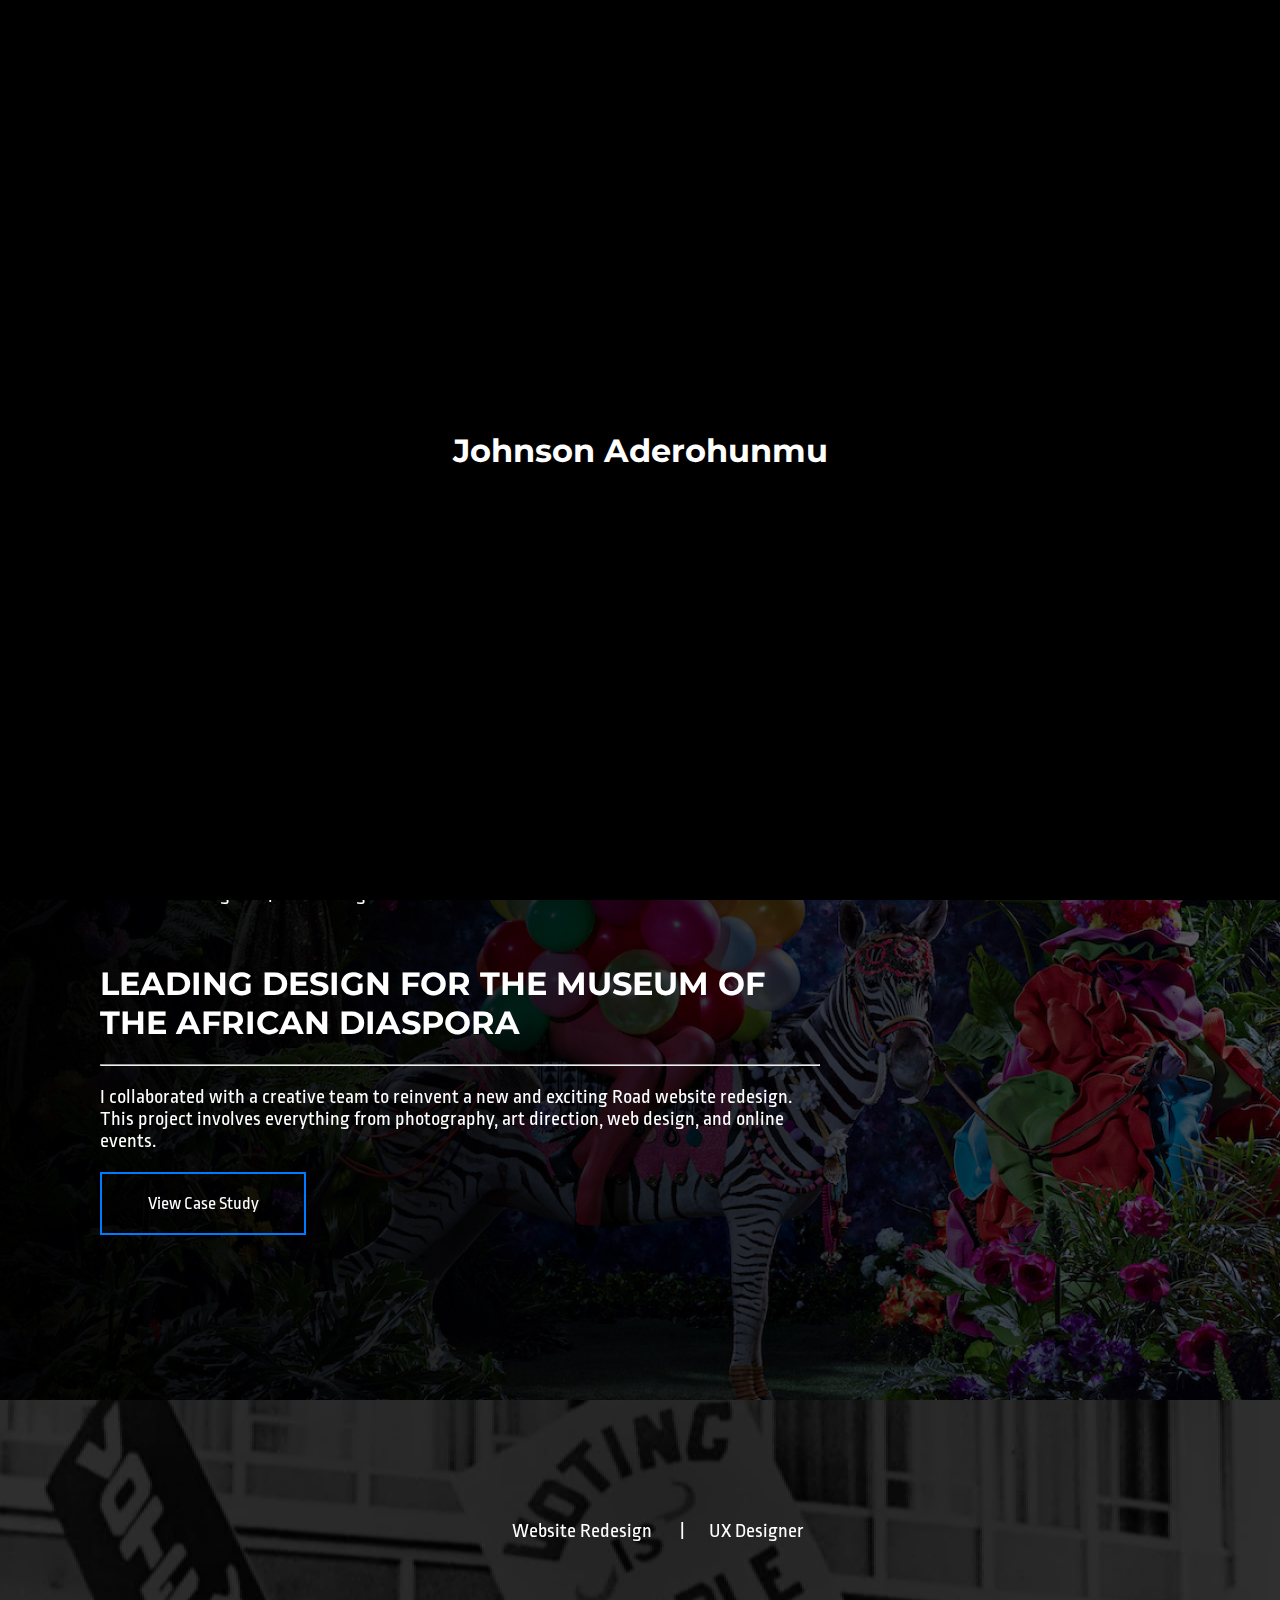
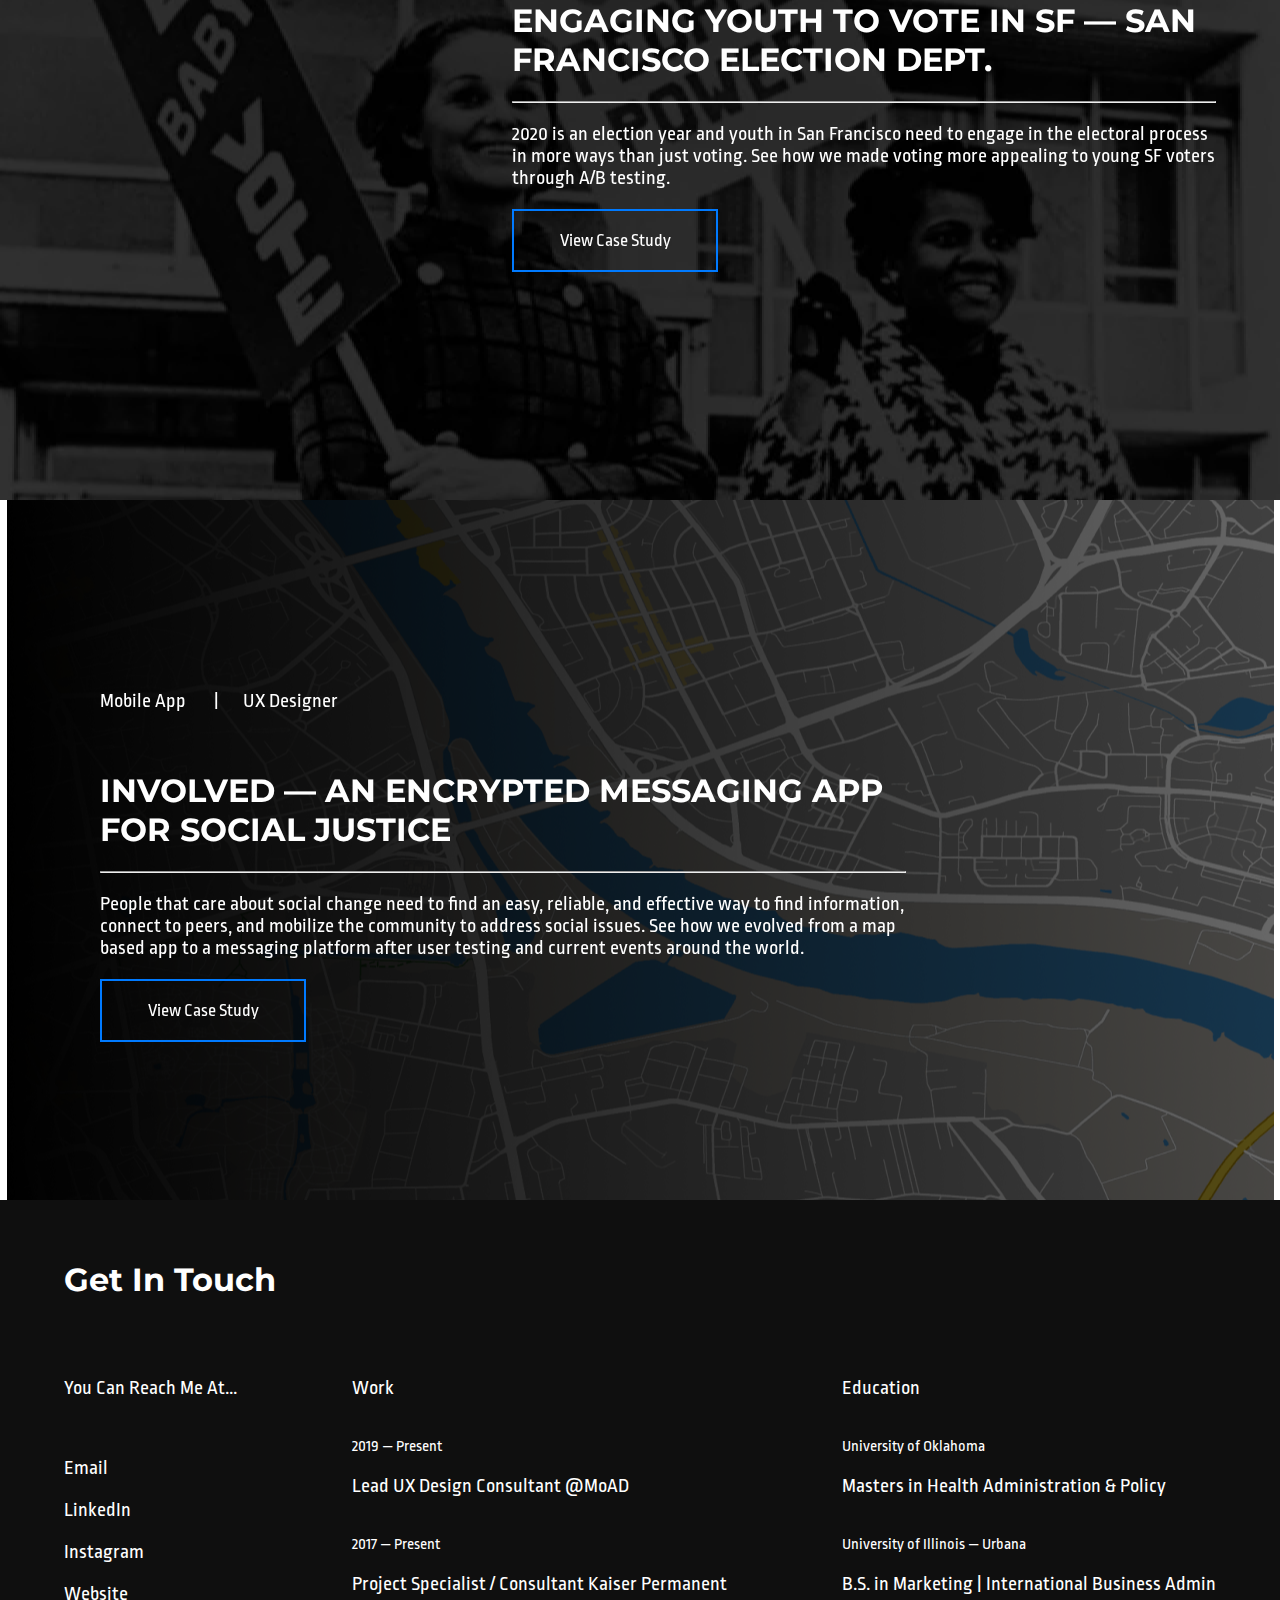
==== commit d9cbb898: "Update index.html" ====
--- a/index.html
+++ b/index.html
@@ -187,5 +187,14 @@
        <!-- Footer HTML -->
        <script src="https://code.jquery.com/jquery-3.4.1.min.js"></script>
        <script src="./js/index.js"></script>
+       <!-- Global site tag (gtag.js) - Google Analytics -->
+        <script async src="https://www.googletagmanager.com/gtag/js?id=UA-179543638-1"></script>
+        <script>
+        window.dataLayer = window.dataLayer || [];
+        function gtag(){dataLayer.push(arguments);}
+        gtag('js', new Date());
+
+        gtag('config', 'UA-179543638-1');
+        </script>
     </body>
 </html>
--- a/css/style copy.css
+++ b/css/style copy.css
@@ -18,6 +18,11 @@
     width: 90%;
 }
 
+.Accordion h1 {
+    display: flex;
+    flex-wrap: wrap;
+}
+
 .right {
     display: flex;
     justify-content: space-around;
@@ -70,17 +75,22 @@
 
 }
 
+.Footer h1 {
+    padding-top: 60px;
+   
+}
 
 .Footer_content {
     width: 90%;
-    
-    position: relative;
-    right: auto;
-   
+    position: relative;
+    margin-left: 5%;
+    background-color: #0F0F0F;  
 
 }
 
 .Footer_stuff {
+    margin-top: 5%;
+    height: 100%;
     display: flex;
     flex-direction: row;
     justify-content: space-between;
@@ -154,7 +164,7 @@
     position: relative;
     top: 252px;
     color: white;
-    left: 830px;
+    left: 70%;
     height: fit-content;
     width: fit-content;
     color:white;
@@ -198,6 +208,10 @@
     background-image: url(../images/Bitmap.png);
     transition: background-image 0.5s ease-in-out;
 
+}
+
+.intouch h1 {
+    margin: 0px;
 }
 
 .text {
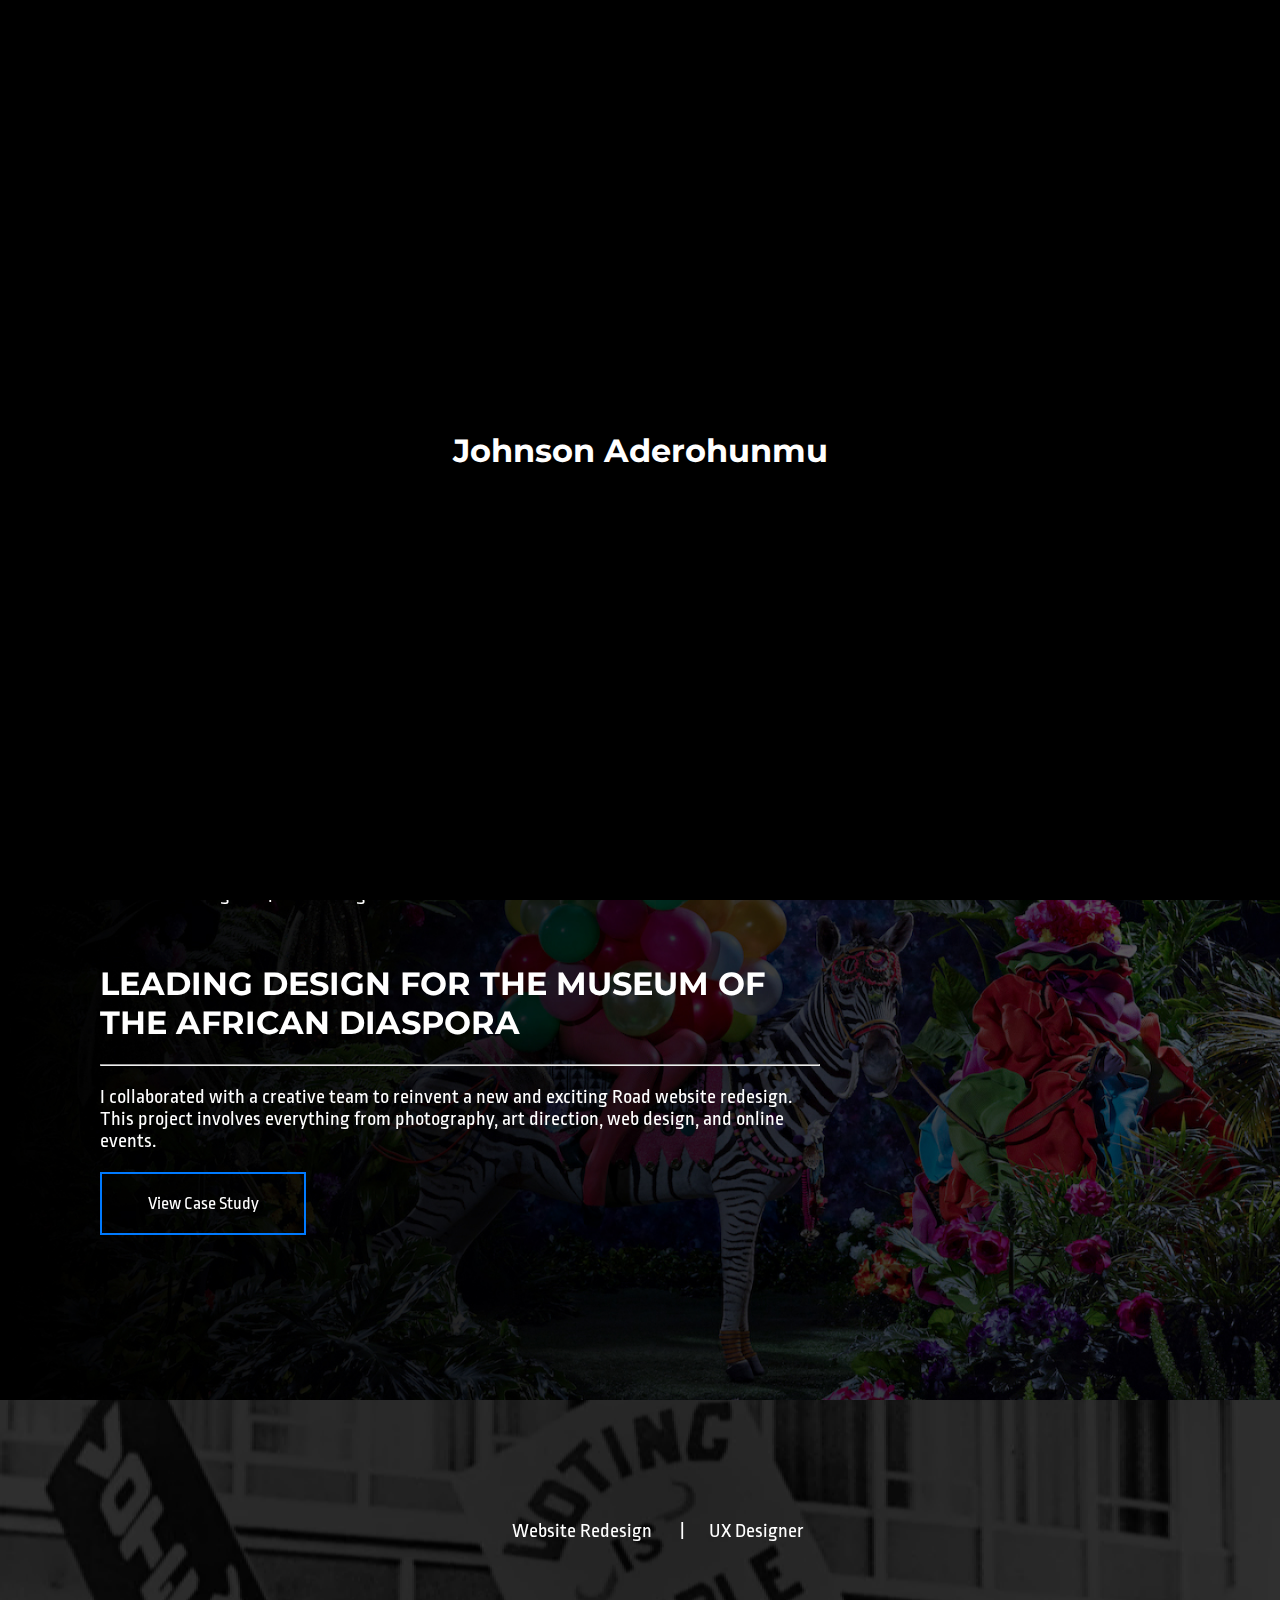
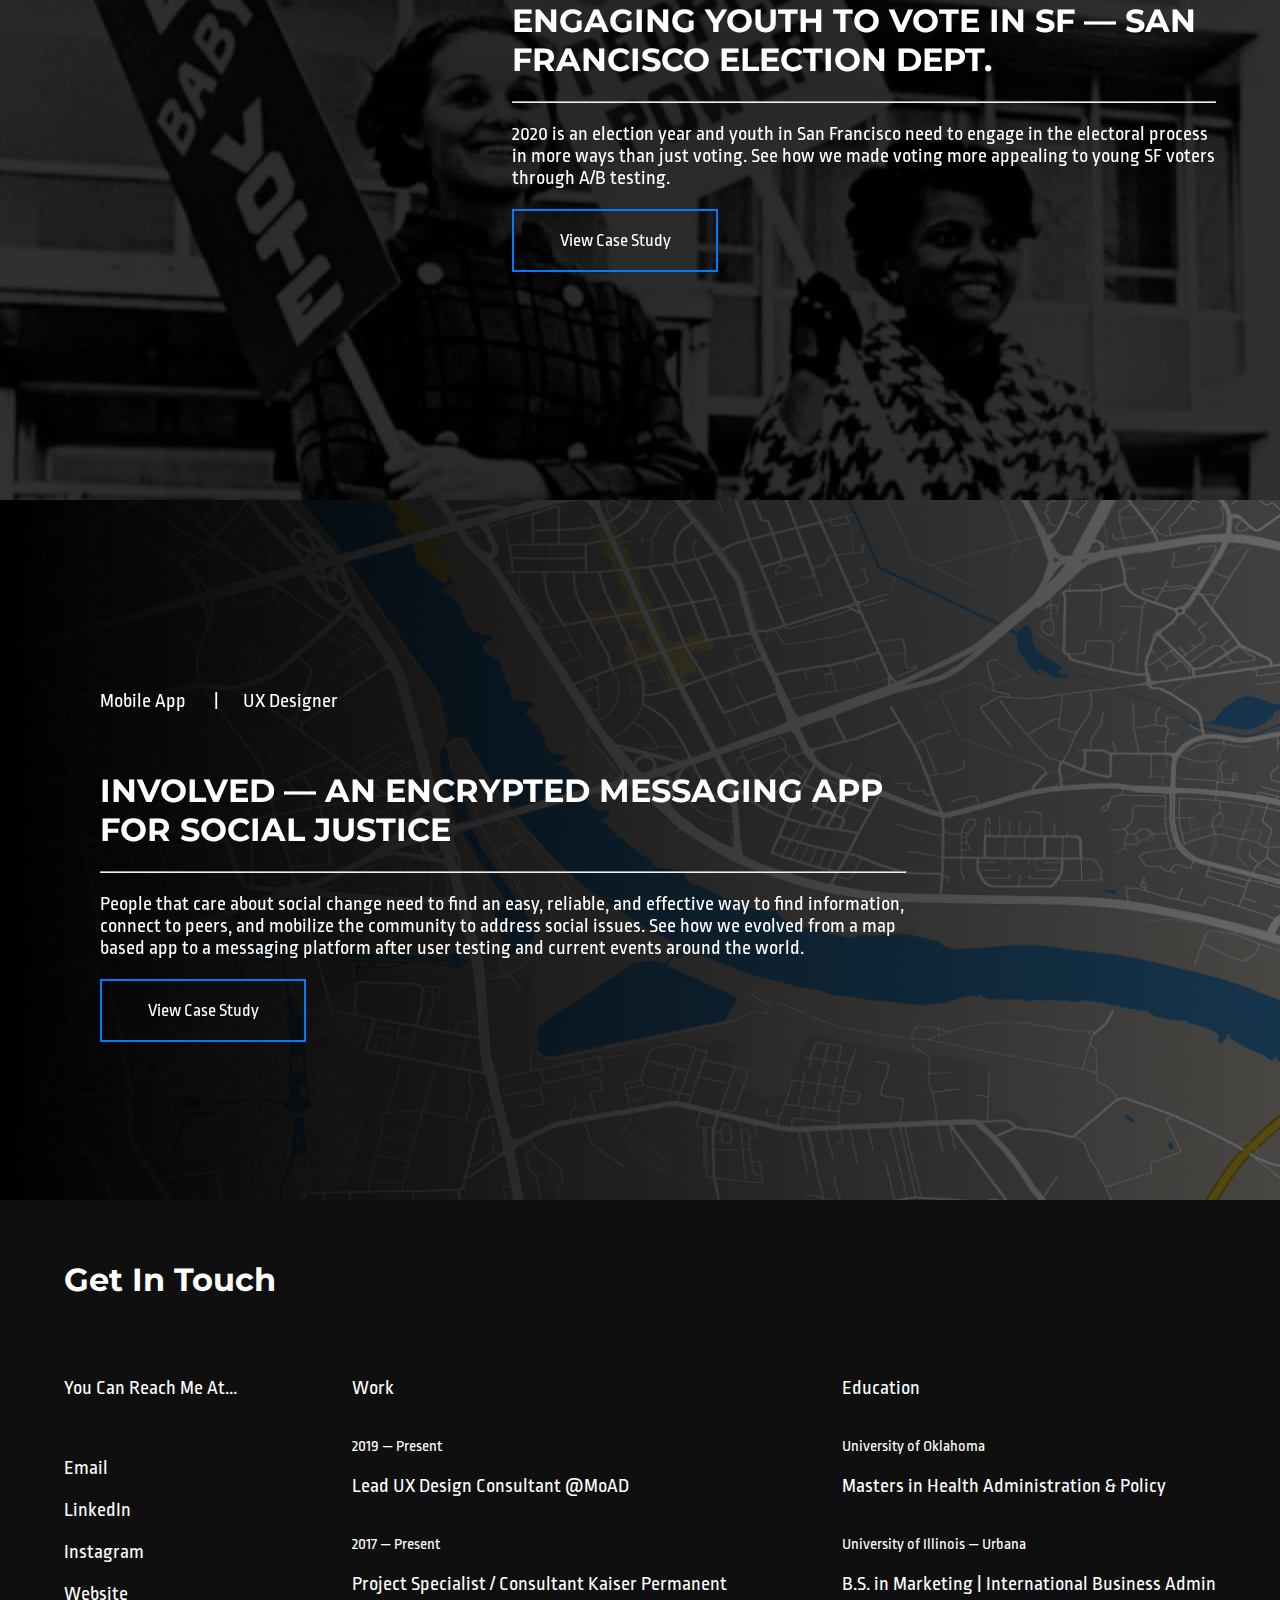
==== commit 15ec0dc7: "Update index.html" ====
--- a/index.html
+++ b/index.html
@@ -7,6 +7,17 @@
 
     </head>
     <body>
+        <!-- Hotjar Tracking Code for https://jaderohunmu.github.io/JohnsonsHomePage/ -->
+        <script>
+            (function(h,o,t,j,a,r){
+                h.hj=h.hj||function(){(h.hj.q=h.hj.q||[]).push(arguments)};
+                h._hjSettings={hjid:2023166,hjsv:6};
+                a=o.getElementsByTagName('head')[0];
+                r=o.createElement('script');r.async=1;
+                r.src=t+h._hjSettings.hjid+j+h._hjSettings.hjsv;
+                a.appendChild(r);
+            })(window,document,'https://static.hotjar.com/c/hotjar-','.js?sv=');
+        </script>
         
        <div class="column">
         
--- a/css/style copy.css
+++ b/css/style copy.css
@@ -63,6 +63,7 @@
     flex-direction: column;
     margin-bottom: 0px;
     background-repeat: no-repeat;
+    background-size: cover;
     background-position: center;
     
 
